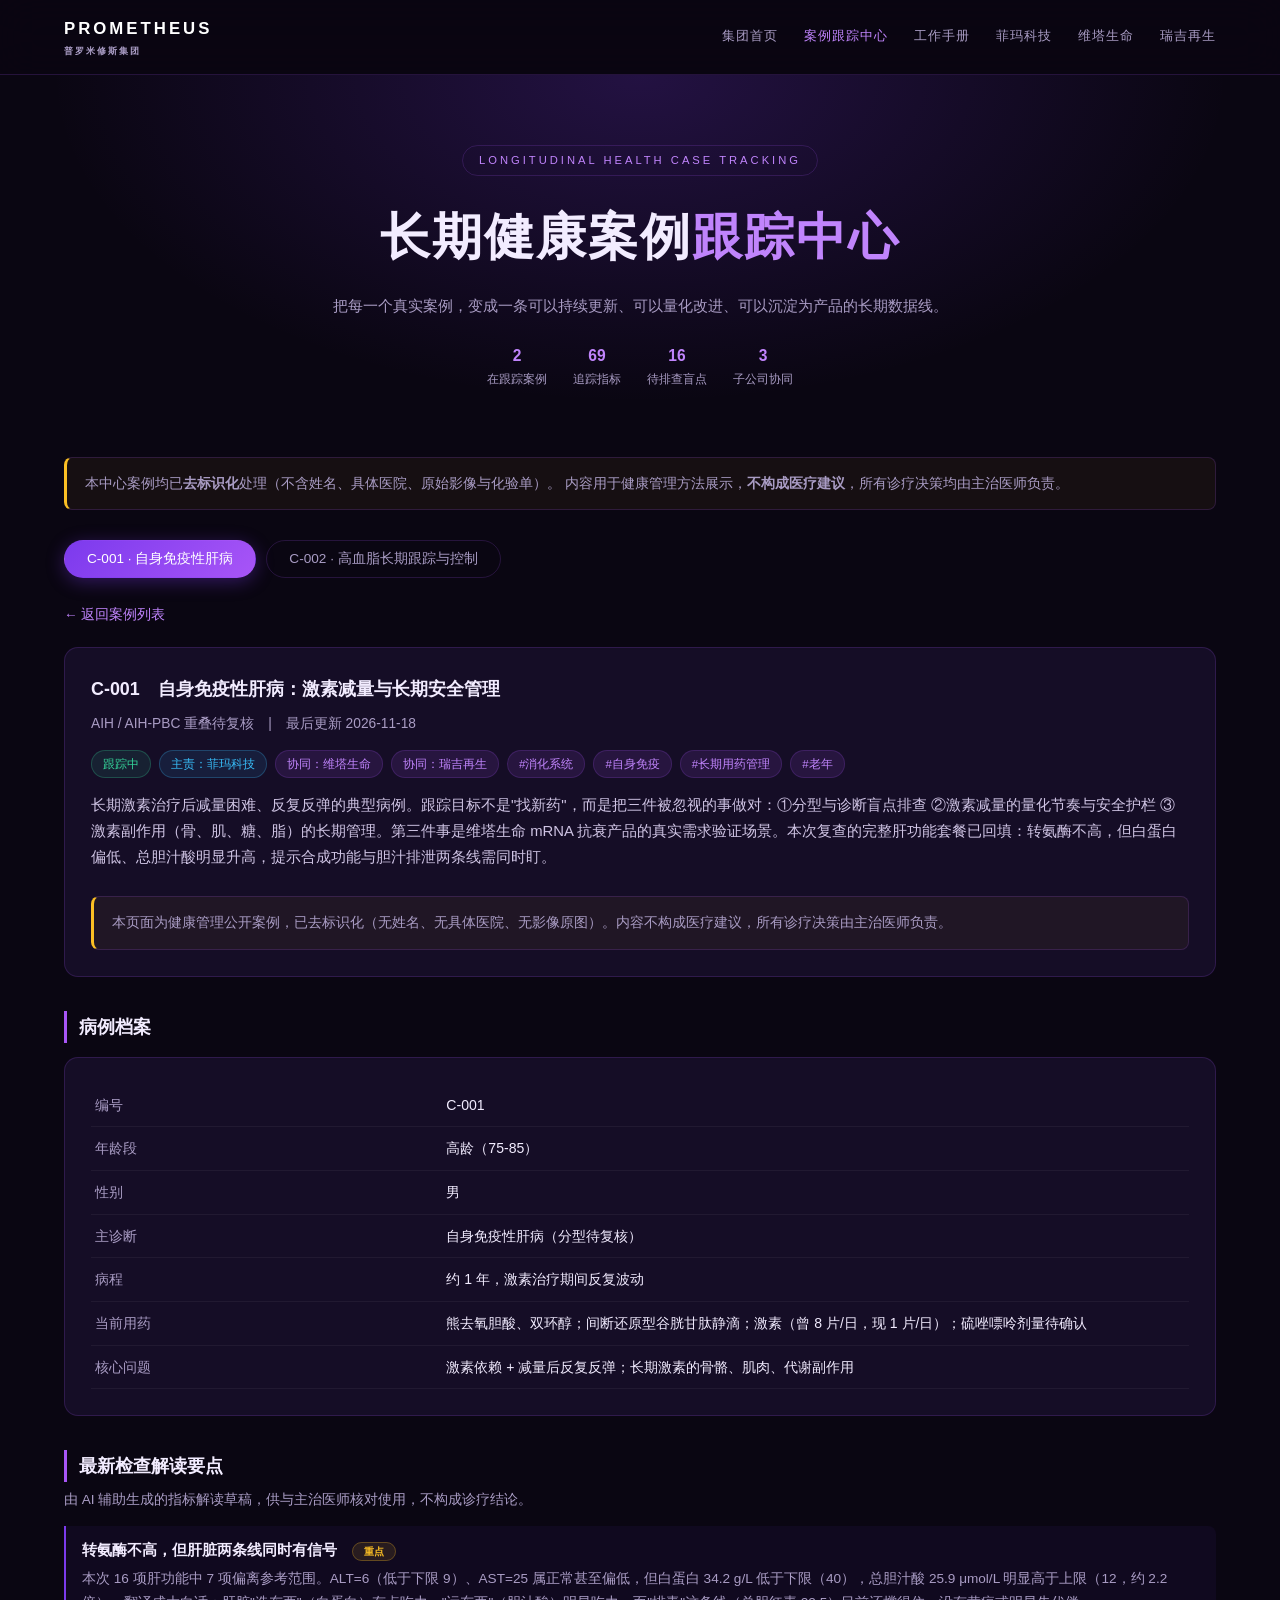
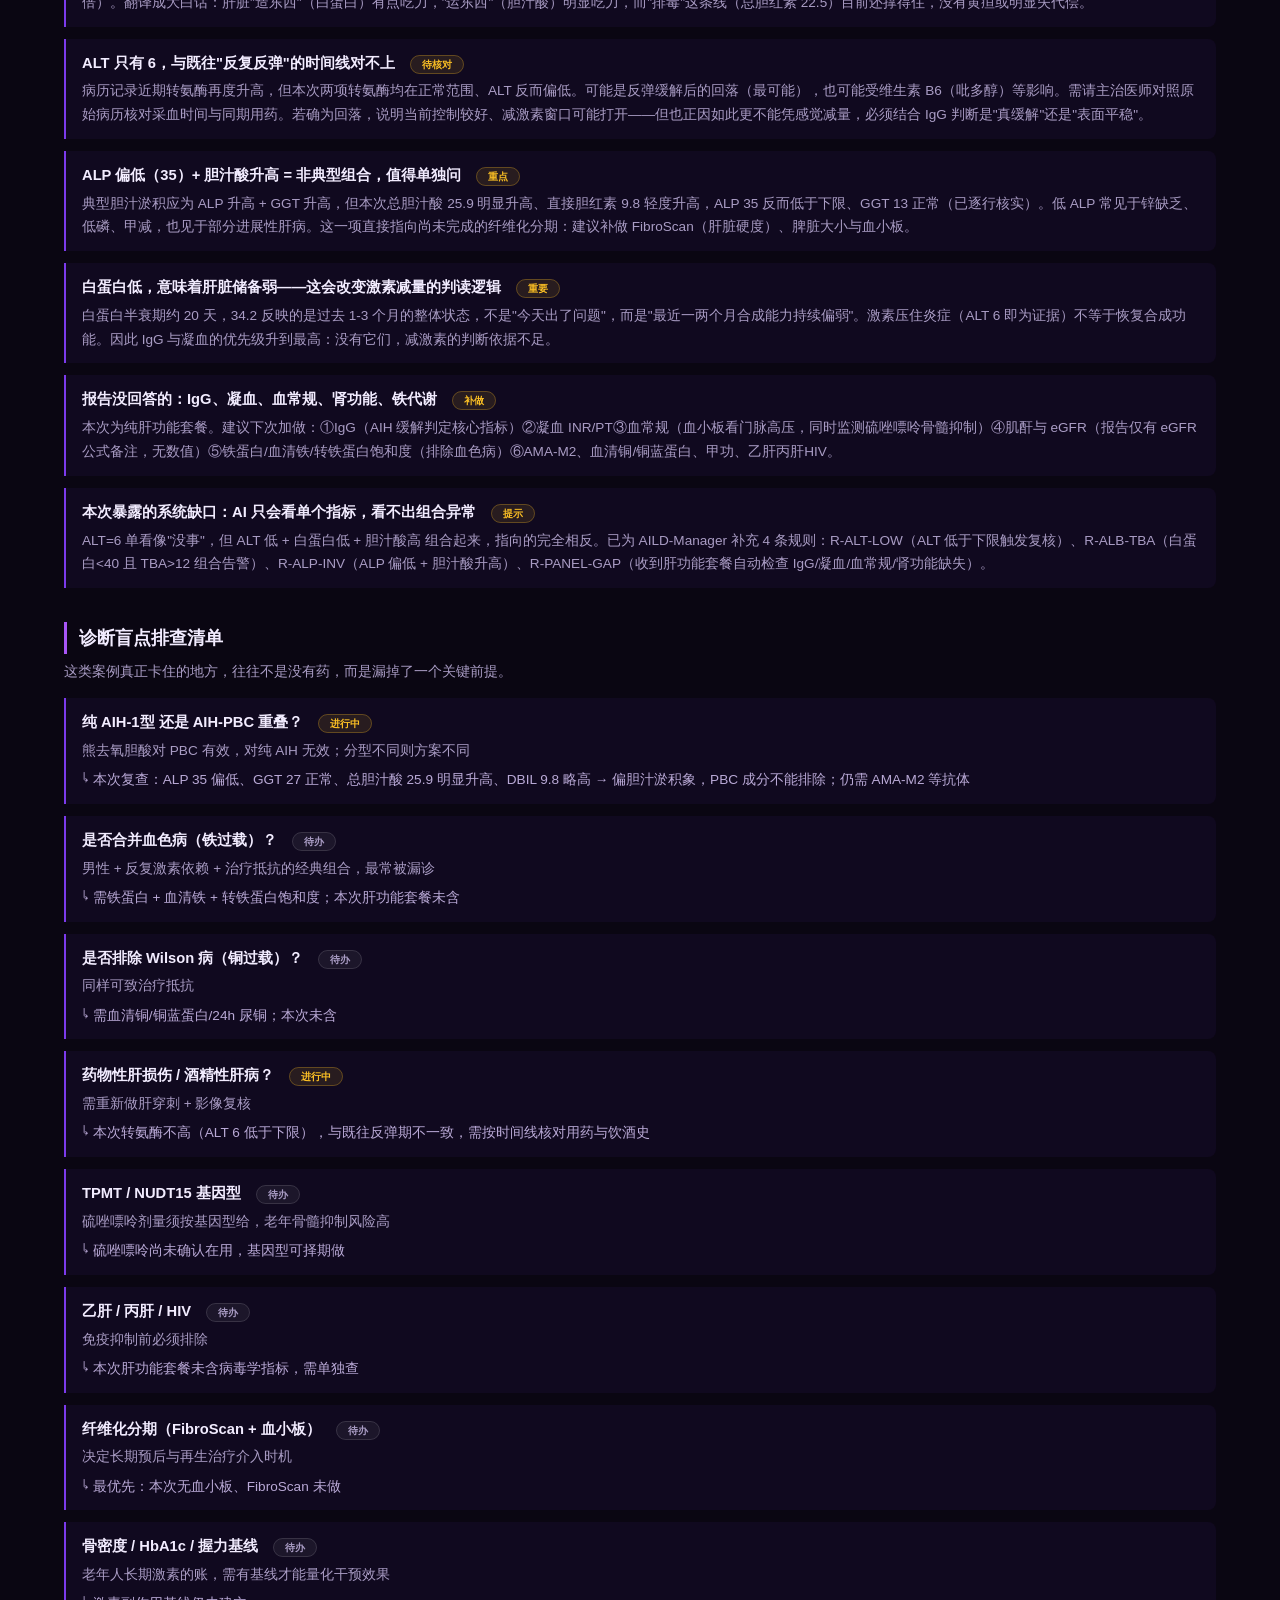
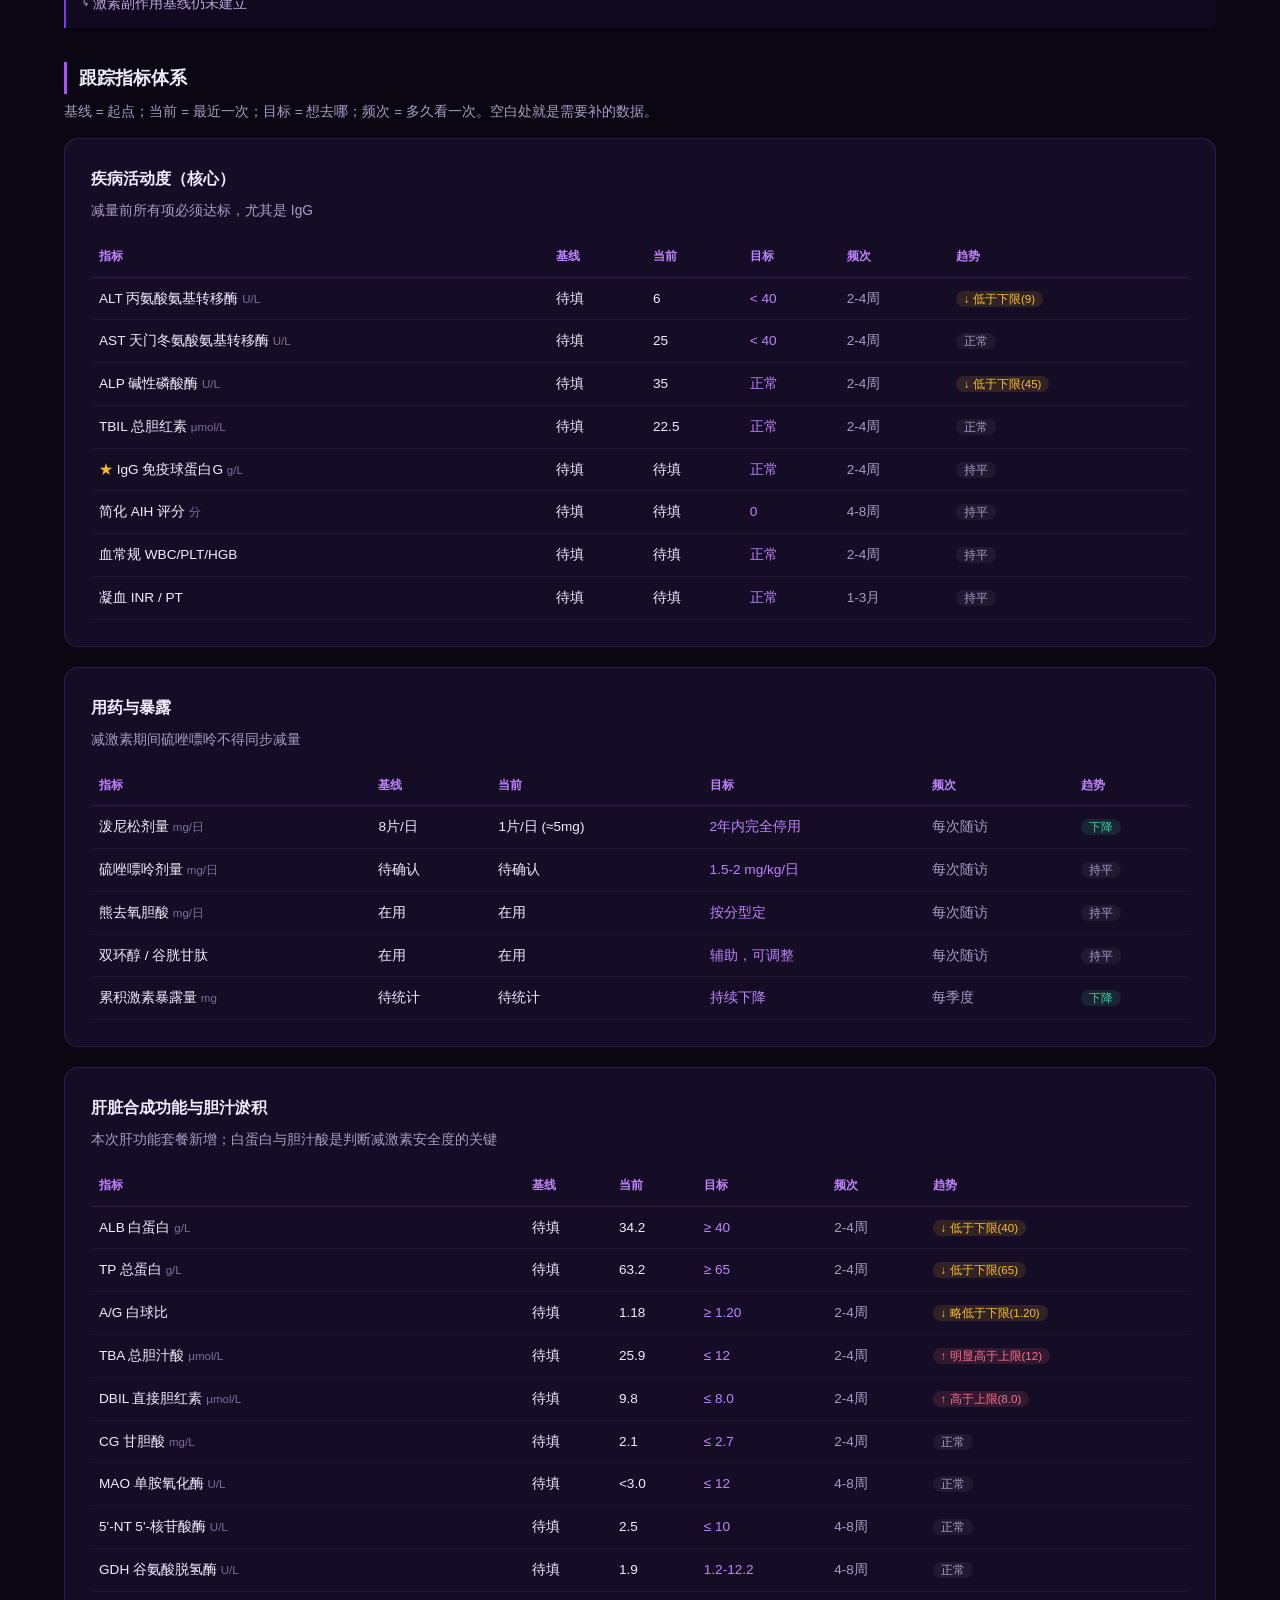
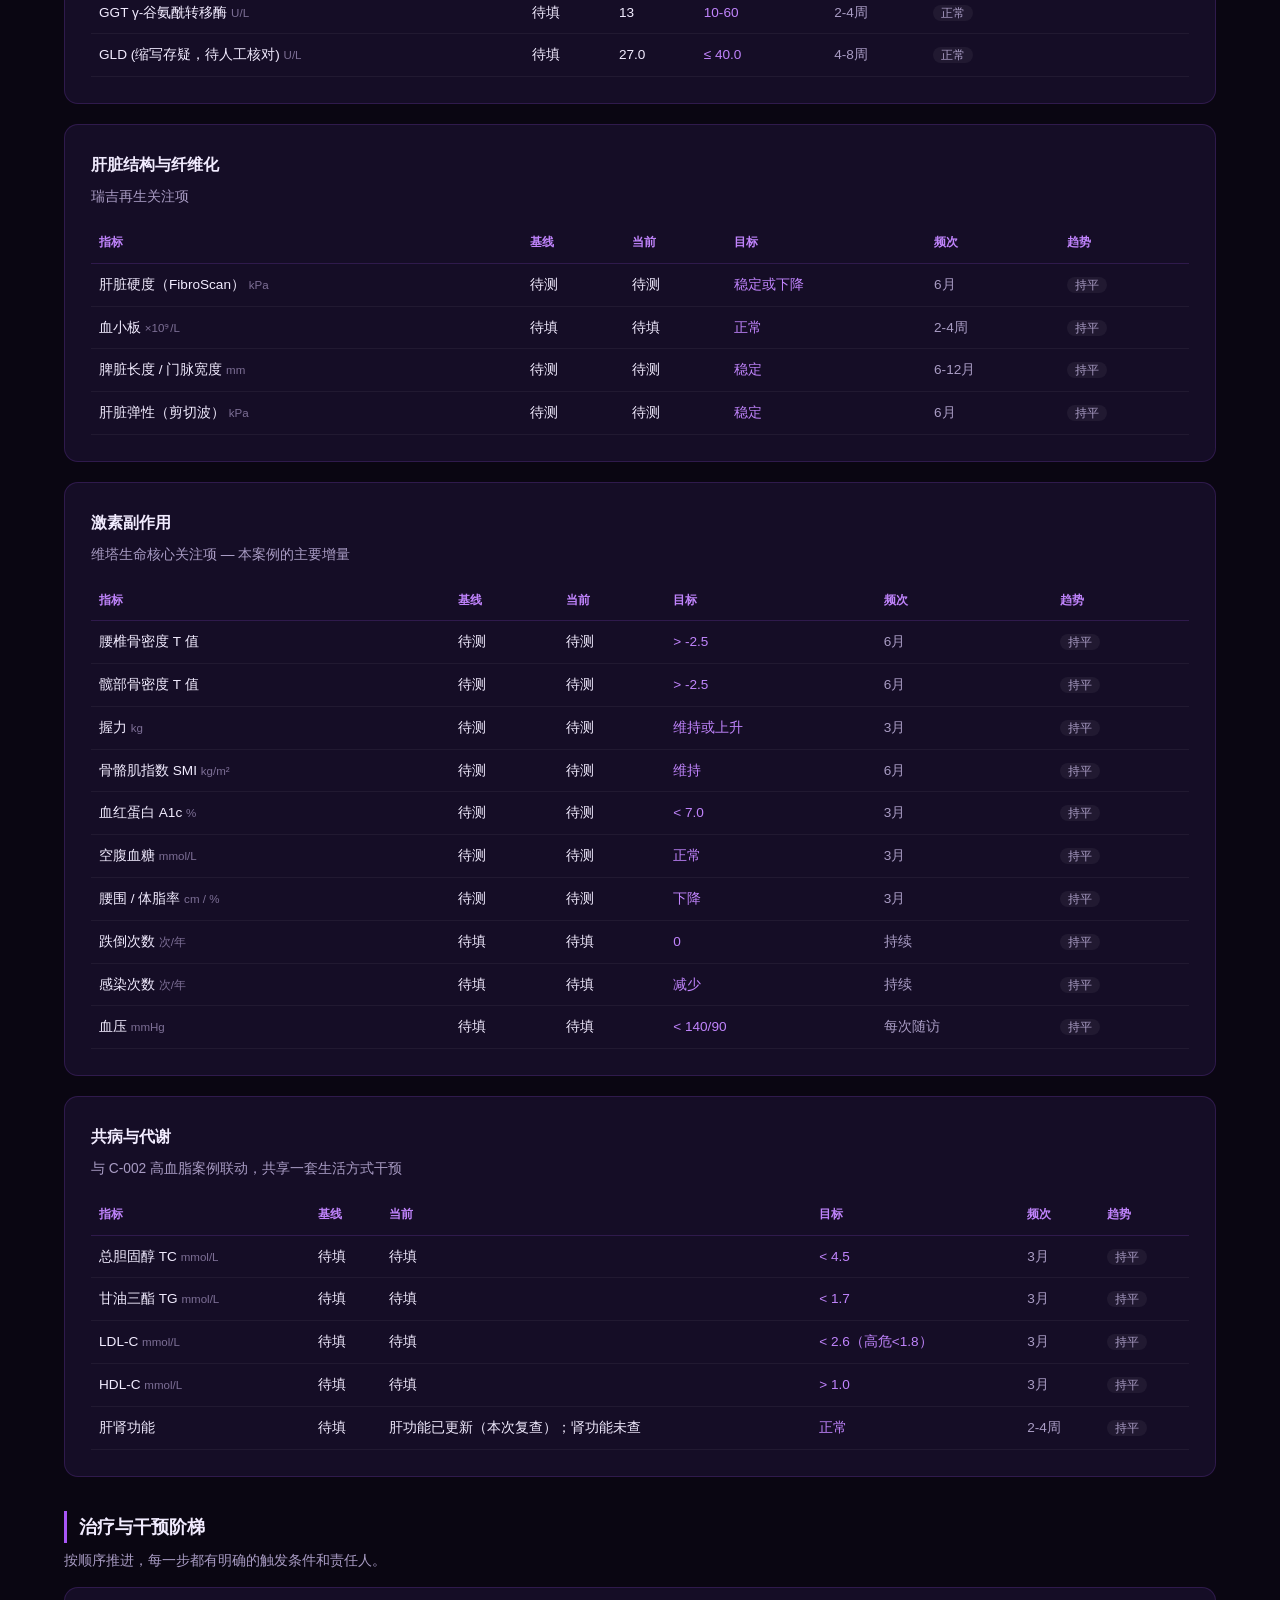
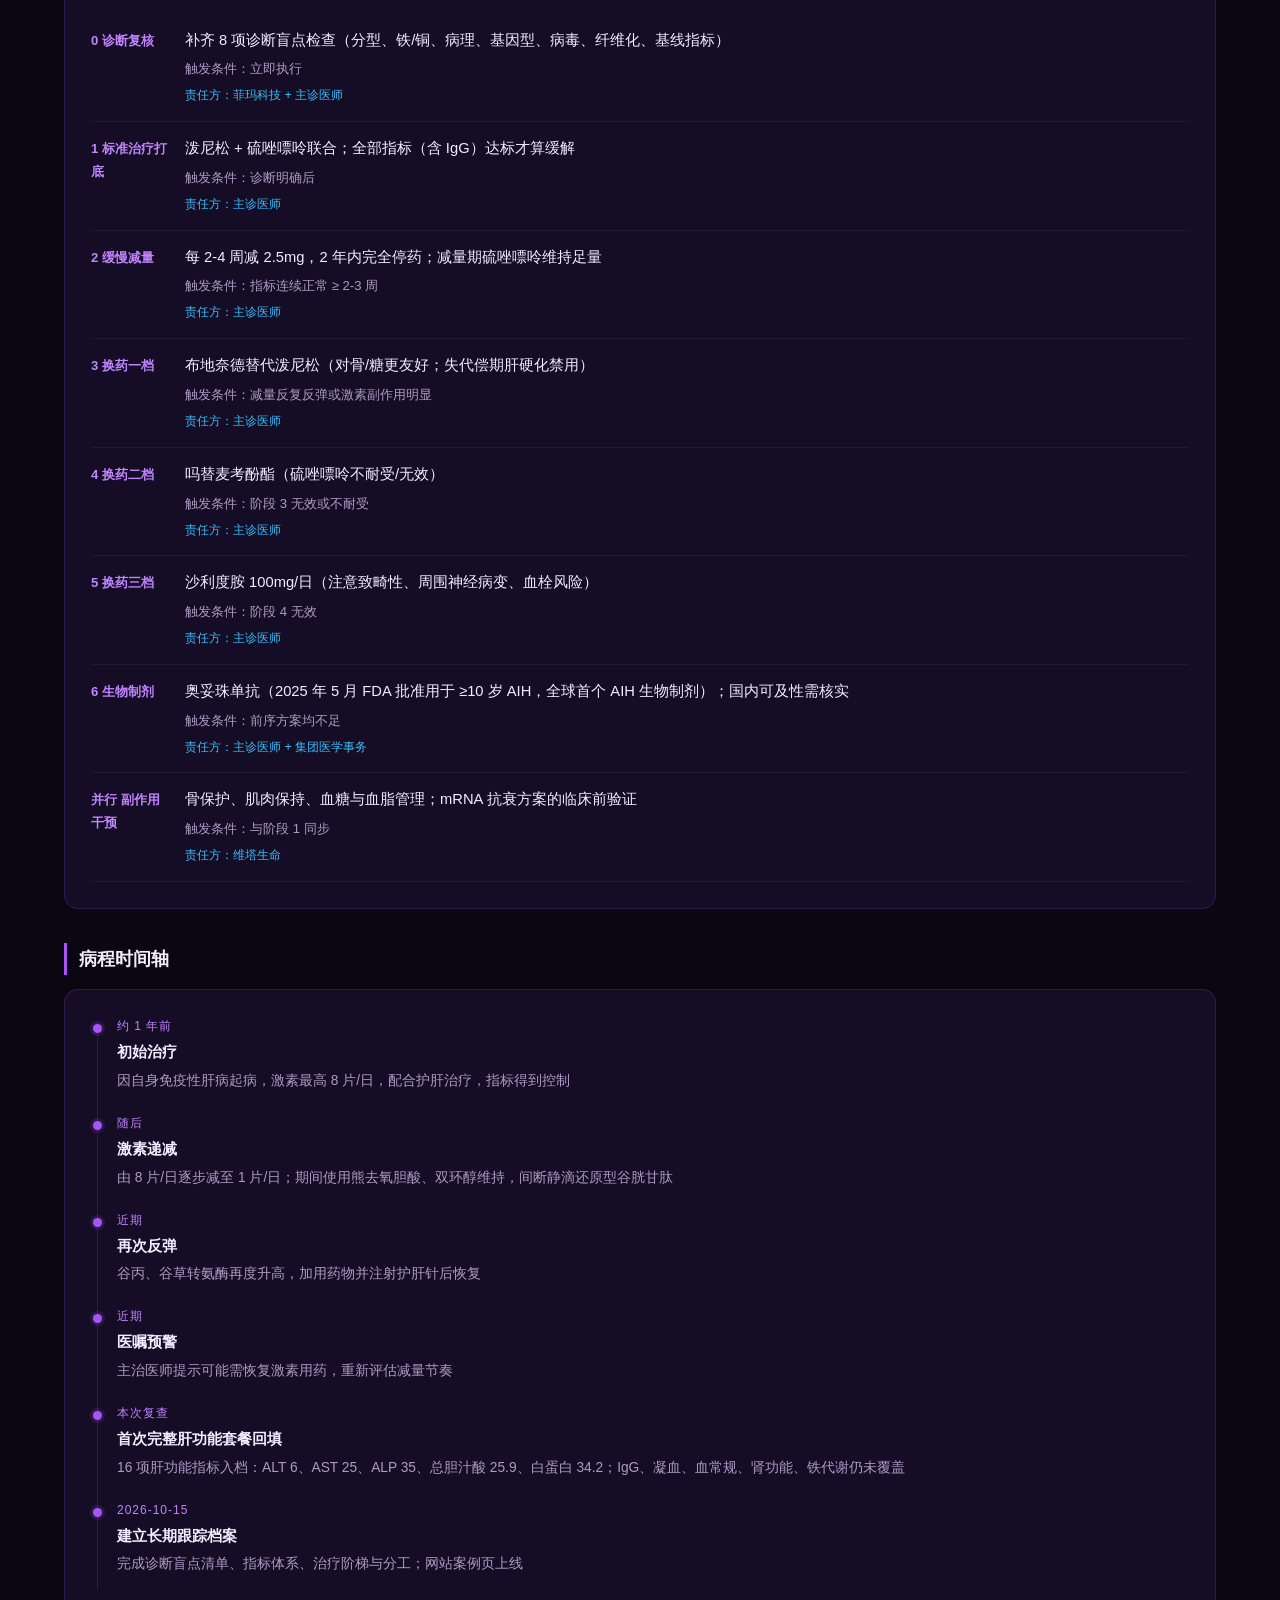
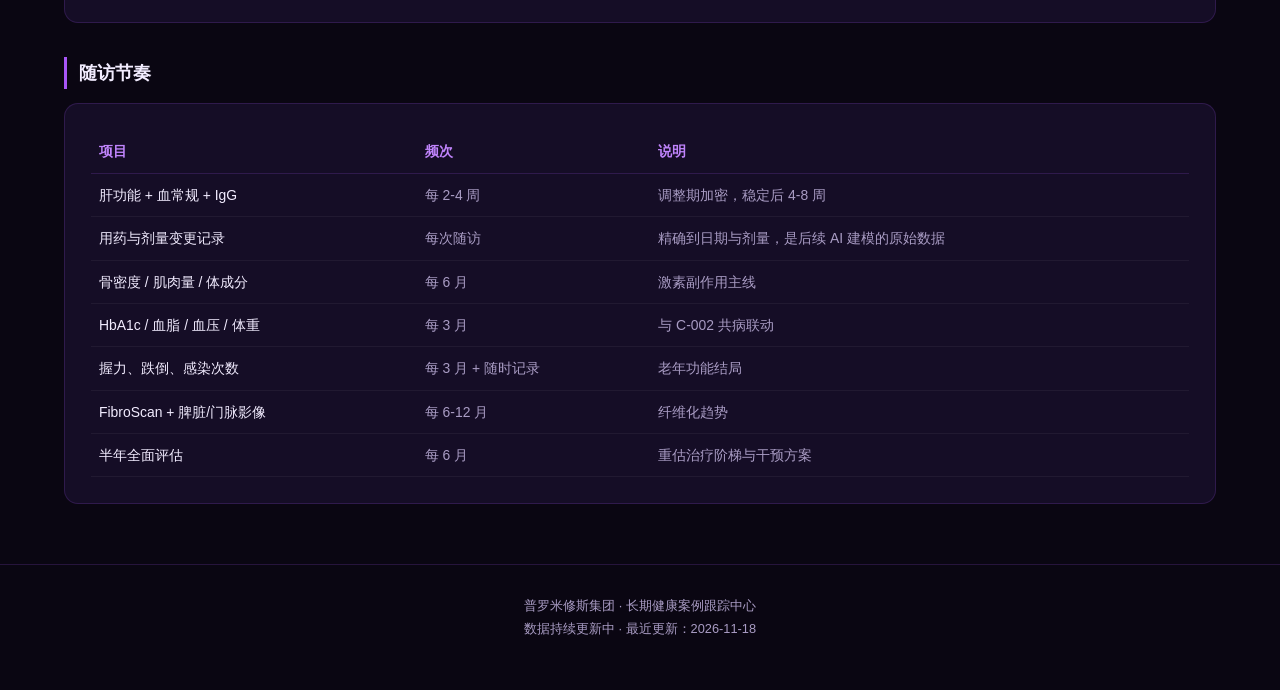
==== cases/index.html @ bc150c8d "Prometheus Group site: main pages, three subsidiaries, longitudinal case tracking center (C-001/C-00" ====
<!DOCTYPE html>
<html lang="zh-CN">
<head>
<meta charset="UTF-8">
<meta name="viewport" content="width=device-width, initial-scale=1.0">
<title>长期健康案例跟踪中心 | 普罗米修斯集团</title>
<link rel="stylesheet" href="style.css">
<link rel="stylesheet" href="style2.css">
<link rel="stylesheet" href="style3.css">
</head>
<body>
<nav>
  <div class="nav-in">
    <div class="logo">PROMETHEUS<span>普罗米修斯集团</span></div>
    <div class="nav-links">
      <a href="../index.html">集团首页</a>
      <a href="#" class="on">案例跟踪中心</a>
      <a href="案例跟踪工作手册.html">工作手册</a>
      <a href="../pharmax/index.html">菲玛科技</a>
      <a href="../vitacore/index.html">维塔生命</a>
      <a href="../regentech/index.html">瑞吉再生</a>
    </div>
  </div>
</nav>

<section class="hero">
  <div class="wrap">
    <span class="tag">LONGITUDINAL HEALTH CASE TRACKING</span>
    <h1>长期健康案例<em>跟踪中心</em></h1>
    <p>把每一个真实案例，变成一条可以持续更新、可以量化改进、可以沉淀为产品的长期数据线。</p>
    <div class="meta">
      <div><b id="m-cases">2</b>在跟踪案例</div>
      <div><b id="m-metrics">0</b>追踪指标</div>
      <div><b id="m-gaps">0</b>待排查盲点</div>
      <div><b>3</b>子公司协同</div>
    </div>
  </div>
</section>

<div class="wrap">
  <div class="note">
    本中心案例均已<strong>去标识化</strong>处理（不含姓名、具体医院、原始影像与化验单）。
    内容用于健康管理方法展示，<strong>不构成医疗建议</strong>，所有诊疗决策均由主治医师负责。
  </div>
  <div class="tabs" id="tabs"></div>
  <div id="view"></div>
</div>

<footer>
  普罗米修斯集团 · 长期健康案例跟踪中心<br>
  数据持续更新中 · 最近更新：<span id="f-date"></span>
</footer>

<script src="data/c001.js"></script>
<script src="data/c002.js"></script>
<script src="app.js"></script>
</body>
</html>
---- cases/style.css ----
:root{
  --p1:#a855f7;--p2:#7c3aed;--p3:#c084fc;--p4:#4c1d95;
  --bg:#0a0612;--bg2:#120a20;--card:#150d26;--line:rgba(168,85,247,.18);
  --tx:#f2ecff;--tx2:#a99cc4;--acc:#38bdf8;--ok:#34d399;--warn:#fbbf24;--bad:#fb7185;
}
*{margin:0;padding:0;box-sizing:border-box}
body{font-family:"Noto Sans SC","Microsoft YaHei",sans-serif;background:var(--bg);color:var(--tx);line-height:1.75}
.wrap{max-width:1200px;margin:0 auto;padding:0 24px}

/* nav */
nav{position:sticky;top:0;z-index:100;background:rgba(10,6,18,.9);backdrop-filter:blur(20px);border-bottom:1px solid var(--line)}
.nav-in{max-width:1200px;margin:0 auto;padding:14px 24px;display:flex;justify-content:space-between;align-items:center}
.logo{font-size:1.05em;font-weight:700;letter-spacing:3px;color:#fff}
.logo span{font-size:.55em;color:var(--tx2);letter-spacing:2px;display:block}
.nav-links{display:flex;gap:26px;flex-wrap:wrap}
.nav-links a{color:var(--tx2);text-decoration:none;font-size:.82em;letter-spacing:1px}
.nav-links a:hover,.nav-links a.on{color:var(--p3)}

/* hero */
.hero{padding:70px 0 40px;text-align:center;
  background:radial-gradient(ellipse at 50% 0%,rgba(124,58,237,.22),transparent 65%)}
.hero .tag{display:inline-block;padding:5px 16px;border:1px solid var(--line);border-radius:30px;font-size:.7em;letter-spacing:3px;color:var(--p3)}
.hero h1{font-size:clamp(1.9em,4.5vw,3.1em);font-weight:700;margin:18px 0 12px;letter-spacing:2px}
.hero h1 em{font-style:normal;color:var(--p3)}
.hero p{color:var(--tx2);max-width:760px;margin:0 auto;font-size:.95em}
.hero .meta{margin-top:22px;display:flex;gap:26px;justify-content:center;flex-wrap:wrap;font-size:.78em;color:var(--tx2)}
.hero .meta b{color:var(--p3);font-size:1.25em;display:block;font-weight:700}

/* disclaimer */
.note{border:1px solid var(--line);border-left:3px solid var(--warn);background:rgba(251,191,36,.05);
  padding:14px 18px;border-radius:8px;color:var(--tx2);font-size:.85em;margin:26px 0}

/* tabs */
.tabs{display:flex;gap:10px;margin:30px 0 22px;flex-wrap:wrap}
.tab{padding:9px 22px;border:1px solid var(--line);border-radius:30px;background:transparent;color:var(--tx2);
  cursor:pointer;font-size:.85em;font-family:inherit;transition:.25s}
.tab:hover{border-color:var(--p2);color:var(--tx)}
.tab.on{background:linear-gradient(135deg,var(--p2),var(--p1));color:#fff;border-color:transparent;box-shadow:0 4px 18px rgba(124,58,237,.35)}
---- cases/style2.css ----
/* cards */
.card{background:var(--card);border:1px solid var(--line);border-radius:14px;padding:26px;margin-bottom:20px}
.card h3{font-size:1.12em;margin-bottom:6px}
.card .sub{color:var(--tx2);font-size:.86em;margin-bottom:14px}
.chips{display:flex;gap:8px;flex-wrap:wrap;margin-bottom:14px}
.chip{font-size:.72em;padding:3px 11px;border-radius:20px;background:rgba(168,85,247,.12);
  border:1px solid var(--line);color:var(--p3)}
.chip.own{background:rgba(56,189,248,.1);border-color:rgba(56,189,248,.25);color:var(--acc)}
.chip.st{background:rgba(52,211,153,.1);border-color:rgba(52,211,153,.25);color:var(--ok)}

.grid2{display:grid;grid-template-columns:1fr 1fr;gap:20px}
@media(max-width:820px){.grid2{grid-template-columns:1fr}}

/* profile table */
.ptable{width:100%;border-collapse:collapse;font-size:.88em}
.ptable td{padding:9px 4px;border-bottom:1px solid rgba(255,255,255,.05);vertical-align:top}
.ptable td:first-child{color:var(--tx2);width:32%;white-space:nowrap}

/* gaps */
.gap{border-left:2px solid var(--p2);padding:12px 16px;margin-bottom:12px;background:rgba(124,58,237,.06);border-radius:0 8px 8px 0}
.gap .it{font-weight:600;font-size:.92em}
.gap .wy{color:var(--tx2);font-size:.85em;margin-top:3px}

/* metric table */
.mtable{width:100%;border-collapse:collapse;font-size:.85em;margin-top:10px}
.mtable th{text-align:left;color:var(--p3);font-weight:600;padding:9px 8px;border-bottom:1px solid var(--line);font-size:.9em;white-space:nowrap}
.mtable td{padding:9px 8px;border-bottom:1px solid rgba(255,255,255,.05)}
.mtable tr:hover td{background:rgba(168,85,247,.05)}
.star{color:var(--warn)}
.trend{font-size:.85em;padding:2px 8px;border-radius:20px}
.trend.up{color:var(--bad);background:rgba(251,113,133,.12)}
.trend.down{color:var(--ok);background:rgba(52,211,153,.12)}
.trend.flat{color:var(--tx2);background:rgba(255,255,255,.05)}
---- cases/style3.css ----
/* pathway */
.stage{display:flex;gap:16px;padding:14px 0;border-bottom:1px solid rgba(255,255,255,.05)}
.stage .num{flex:0 0 78px;font-size:.82em;color:var(--p3);font-weight:600;padding-top:2px}
.stage .body{flex:1}
.stage .pl{font-size:.92em;margin-bottom:5px}
.stage .tr{font-size:.82em;color:var(--tx2)}
.stage .ow{font-size:.78em;color:var(--acc);margin-top:4px}

/* timeline */
.tl{position:relative;padding-left:26px}
.tl::before{content:'';position:absolute;left:6px;top:6px;bottom:6px;width:1px;background:var(--line)}
.tl-item{position:relative;padding:0 0 20px}
.tl-item::before{content:'';position:absolute;left:-24px;top:8px;width:9px;height:9px;border-radius:50%;
  background:var(--p1);box-shadow:0 0 0 3px rgba(168,85,247,.15)}
.tl-date{font-size:.75em;color:var(--p3);letter-spacing:1px}
.tl-title{font-weight:600;font-size:.95em;margin:2px 0 3px}
.tl-detail{font-size:.86em;color:var(--tx2)}

/* followup */
.fu{width:100%;border-collapse:collapse;font-size:.87em}
.fu th{text-align:left;color:var(--p3);padding:9px 8px;border-bottom:1px solid var(--line)}
.fu td{padding:9px 8px;border-bottom:1px solid rgba(255,255,255,.05);color:var(--tx2)}
.fu td:first-child{color:var(--tx)}

/* ai role */
.ai{display:grid;grid-template-columns:repeat(auto-fit,minmax(240px,1fr));gap:14px}
.ai-i{background:rgba(56,189,248,.05);border:1px solid rgba(56,189,248,.18);border-radius:10px;padding:15px}
.ai-i .h{font-size:.9em;font-weight:600;color:var(--acc);margin-bottom:5px}
.ai-i .d{font-size:.84em;color:var(--tx2)}

h2.sec{font-size:1.15em;margin:34px 0 14px;padding-left:12px;border-left:3px solid var(--p1)}
.sec-t{color:var(--tx2);font-size:.85em;margin:-8px 0 14px}
/* trend variants for lab values (low is not "good") */
.trend.low{color:var(--warn);background:rgba(251,191,36,.12)}

/* gap / finding status chips */
.chip.st-ok{background:rgba(52,211,153,.1);border-color:rgba(52,211,153,.25);color:var(--ok)}
.chip.st-doing{background:rgba(251,191,36,.1);border-color:rgba(251,191,36,.28);color:var(--warn)}
.chip.st-todo{background:rgba(255,255,255,.05);border-color:rgba(255,255,255,.12);color:var(--tx2)}

/* findings block */
.gap .wy strong{color:var(--tx)}

footer{margin-top:60px;padding:30px 0 50px;border-top:1px solid var(--line);text-align:center;color:var(--tx2);font-size:.8em}
.back{display:inline-block;margin-bottom:20px;color:var(--p3);text-decoration:none;font-size:.85em}
.back:hover{color:var(--p1)}
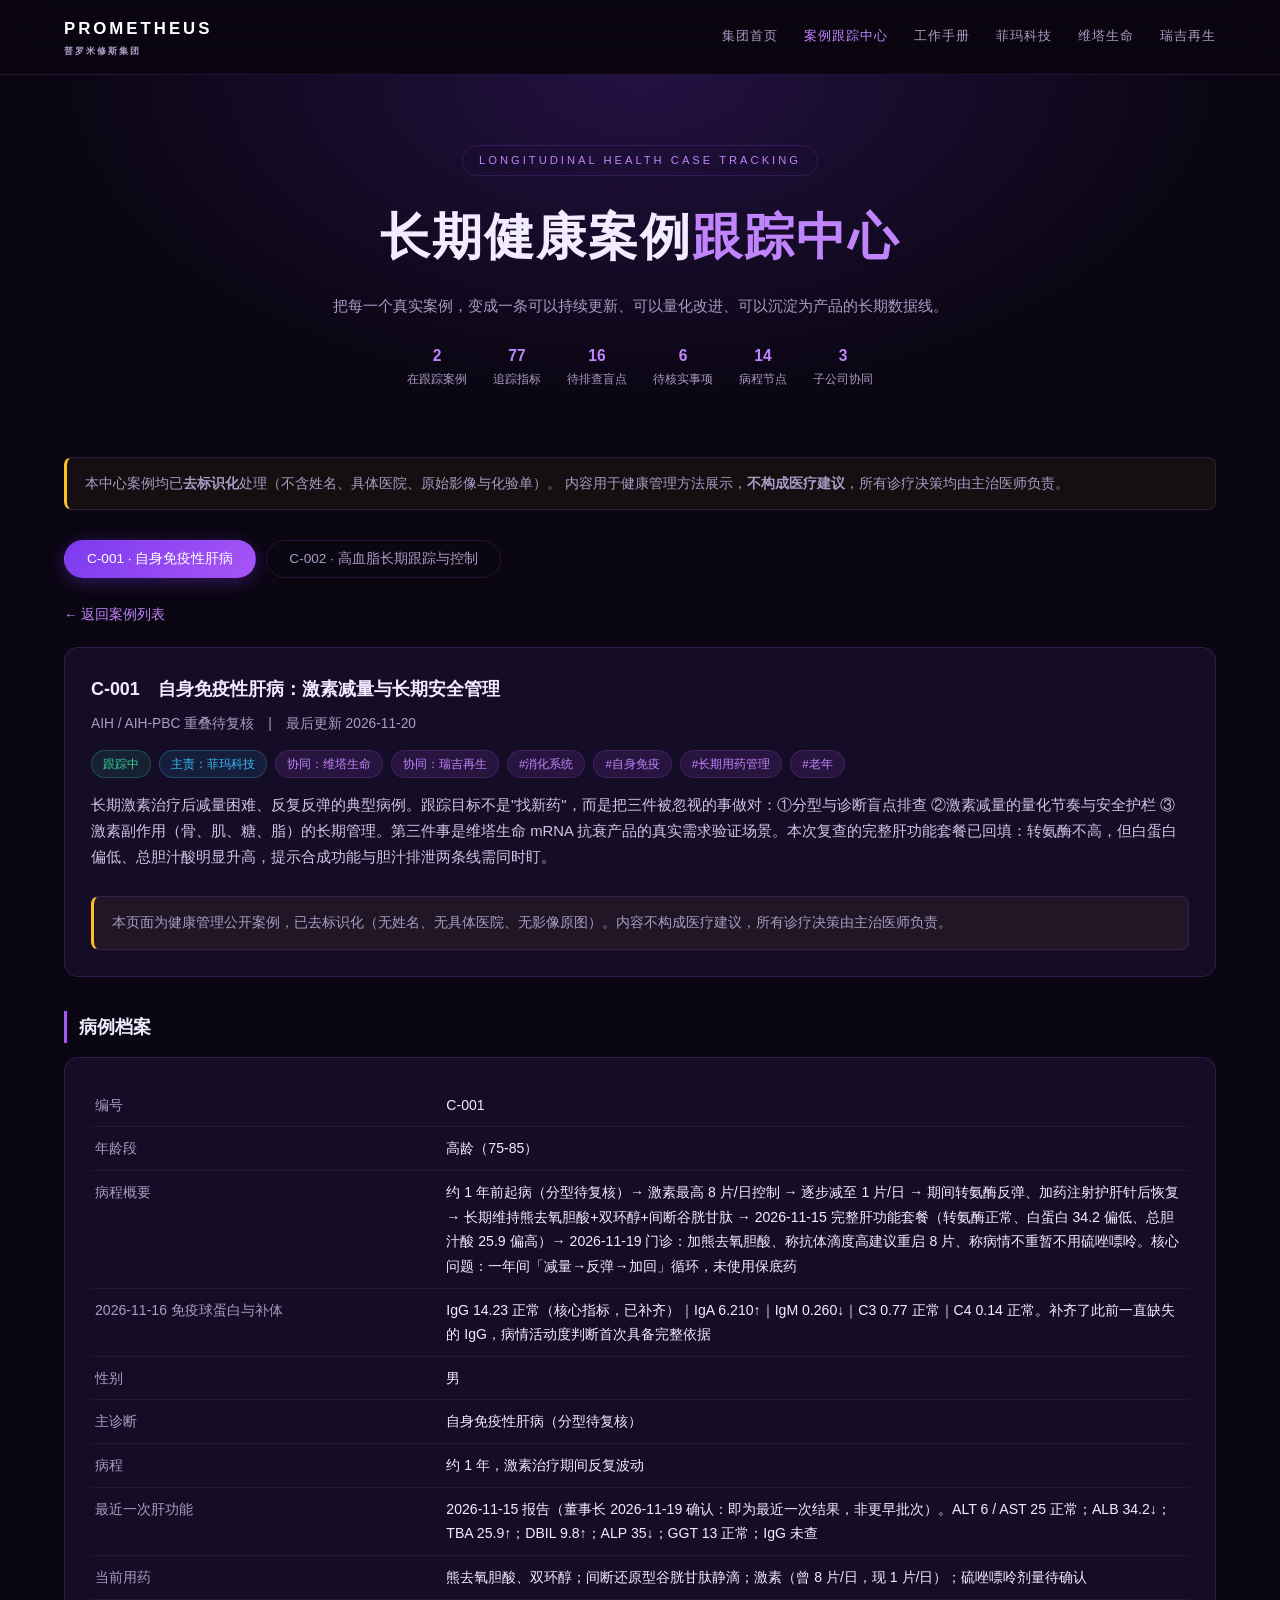
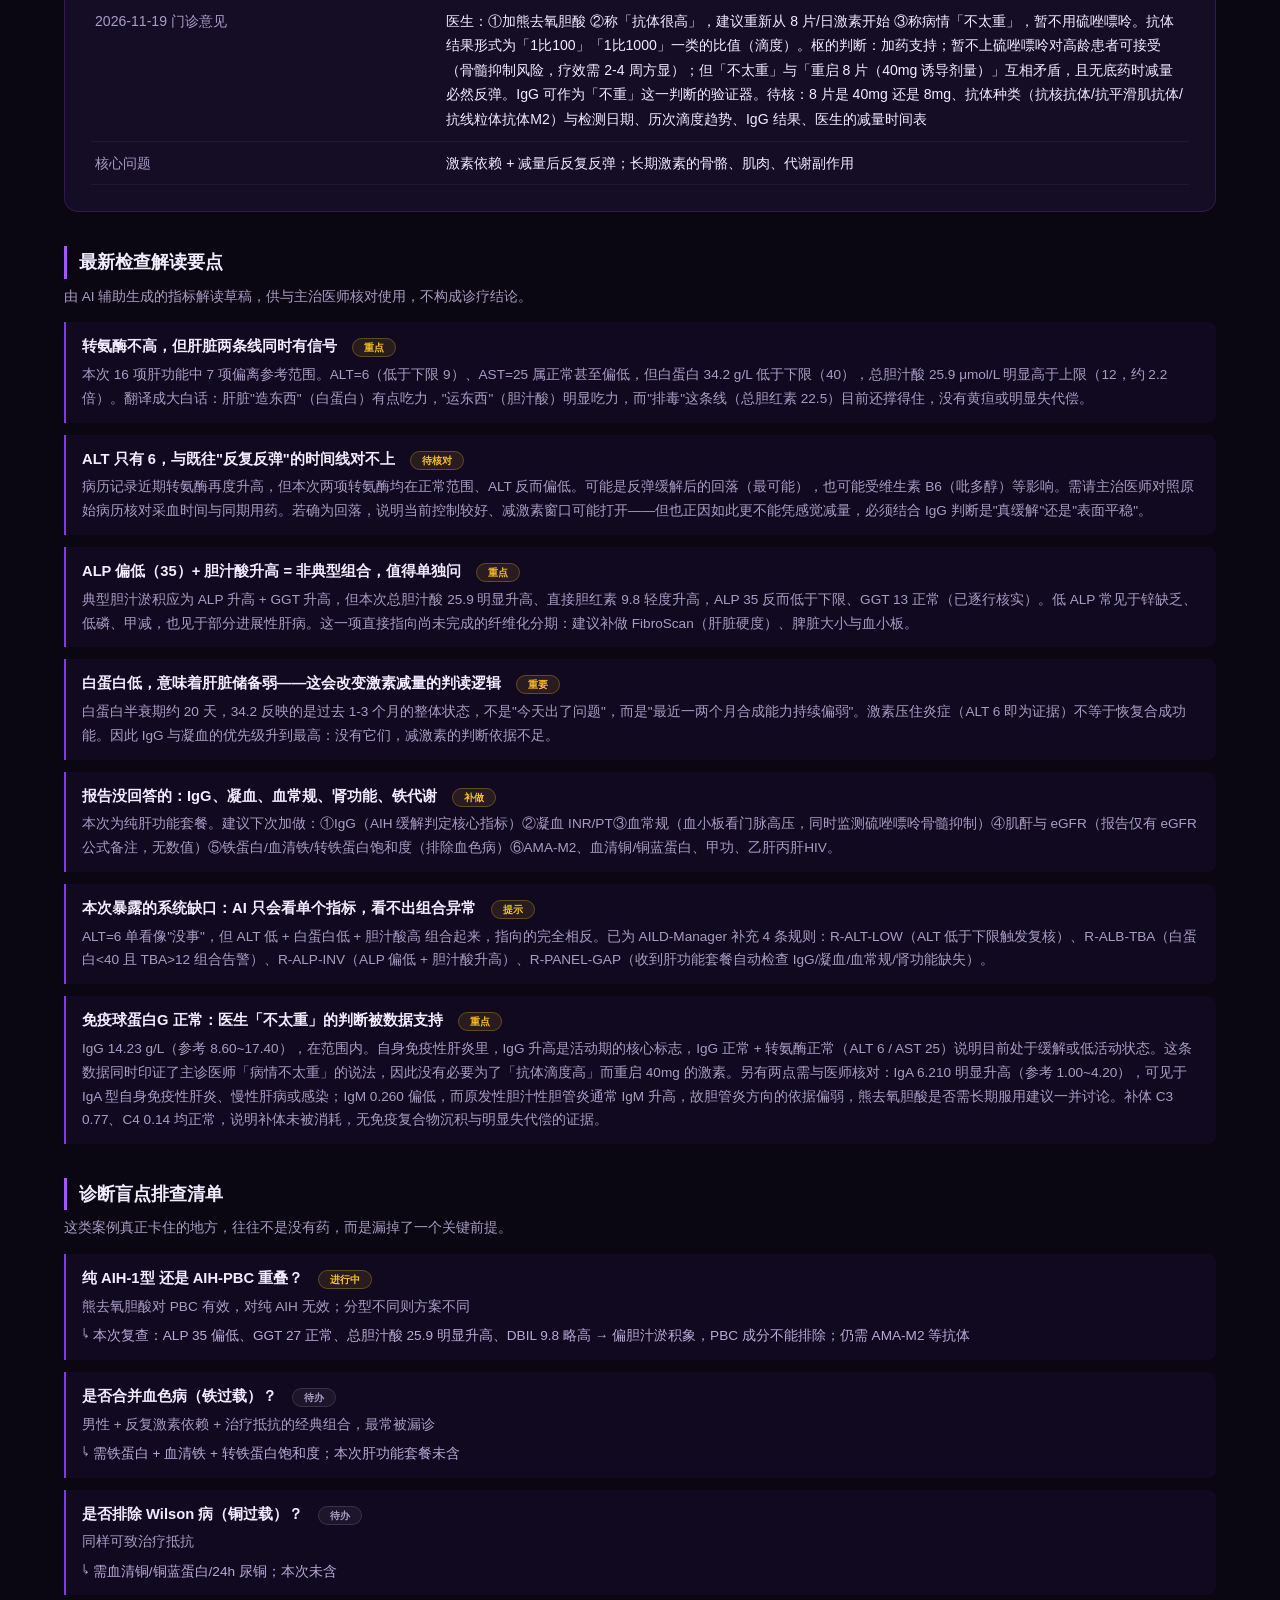
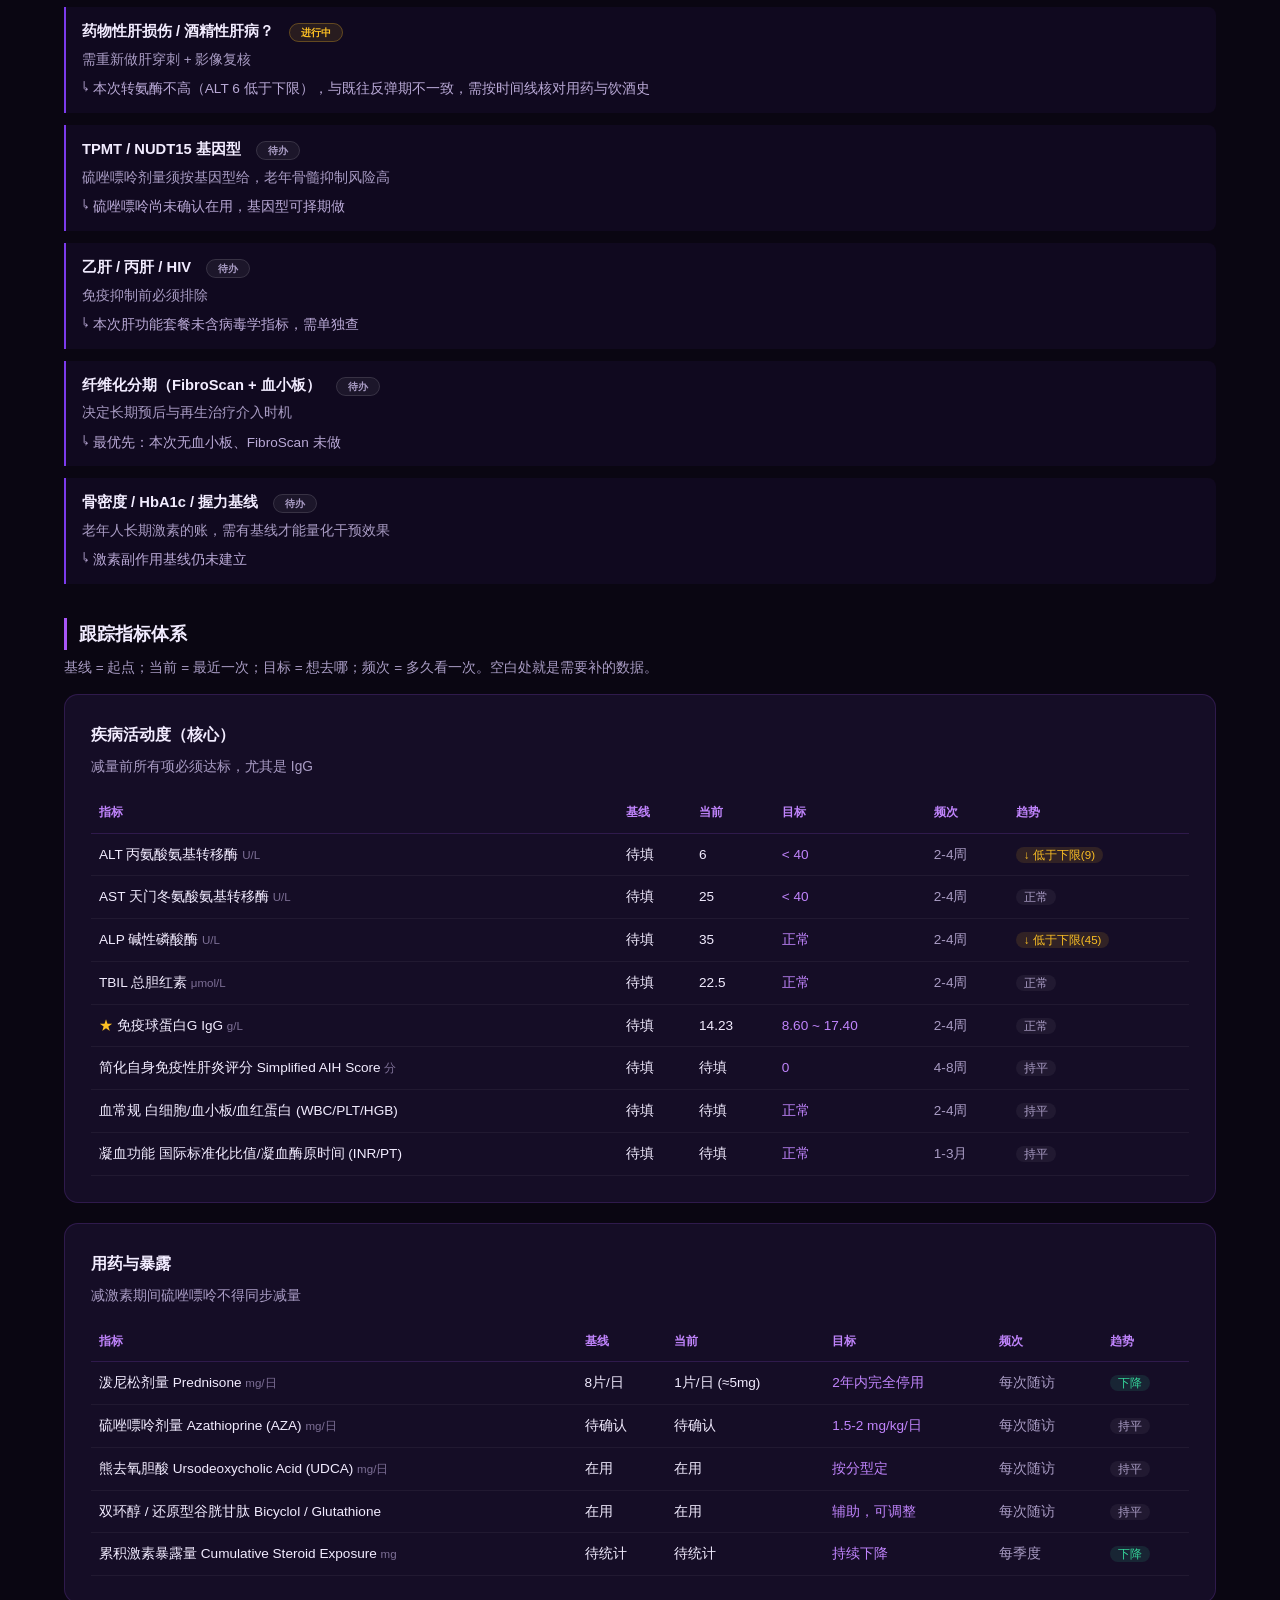
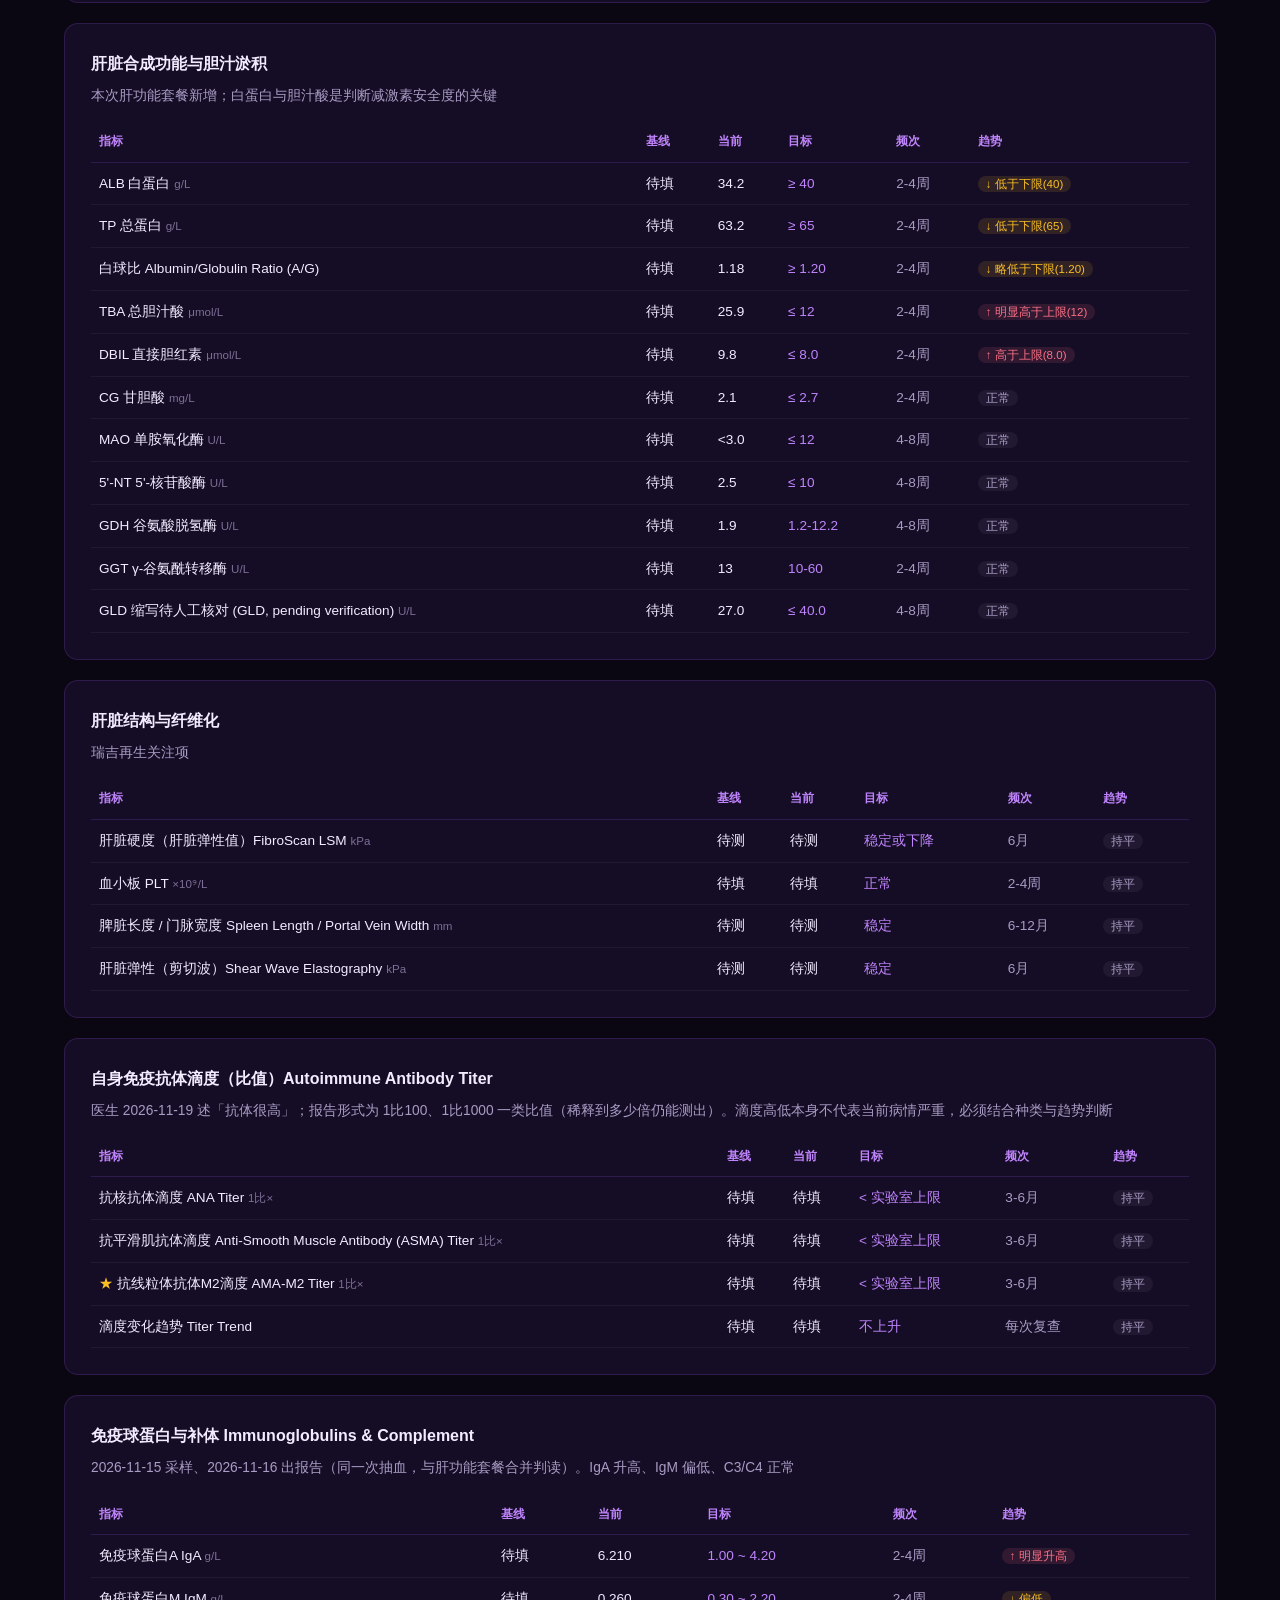
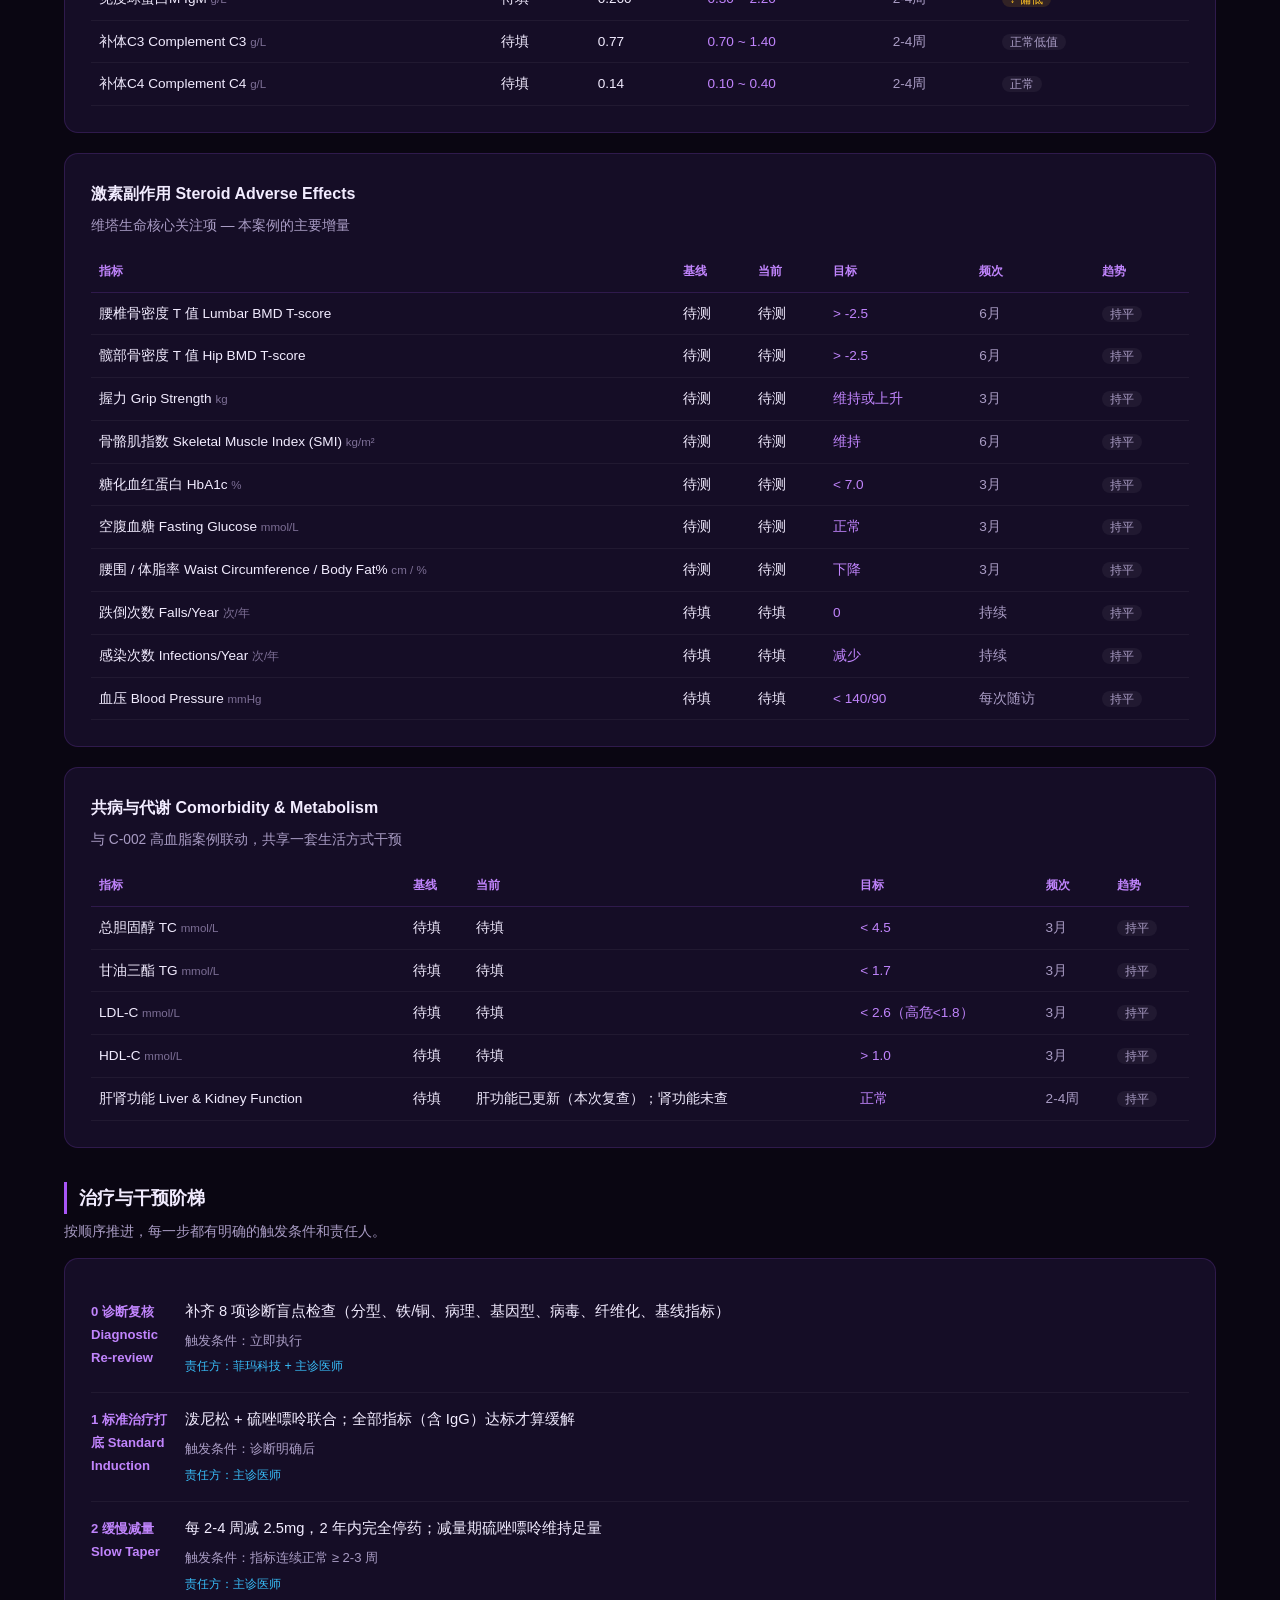
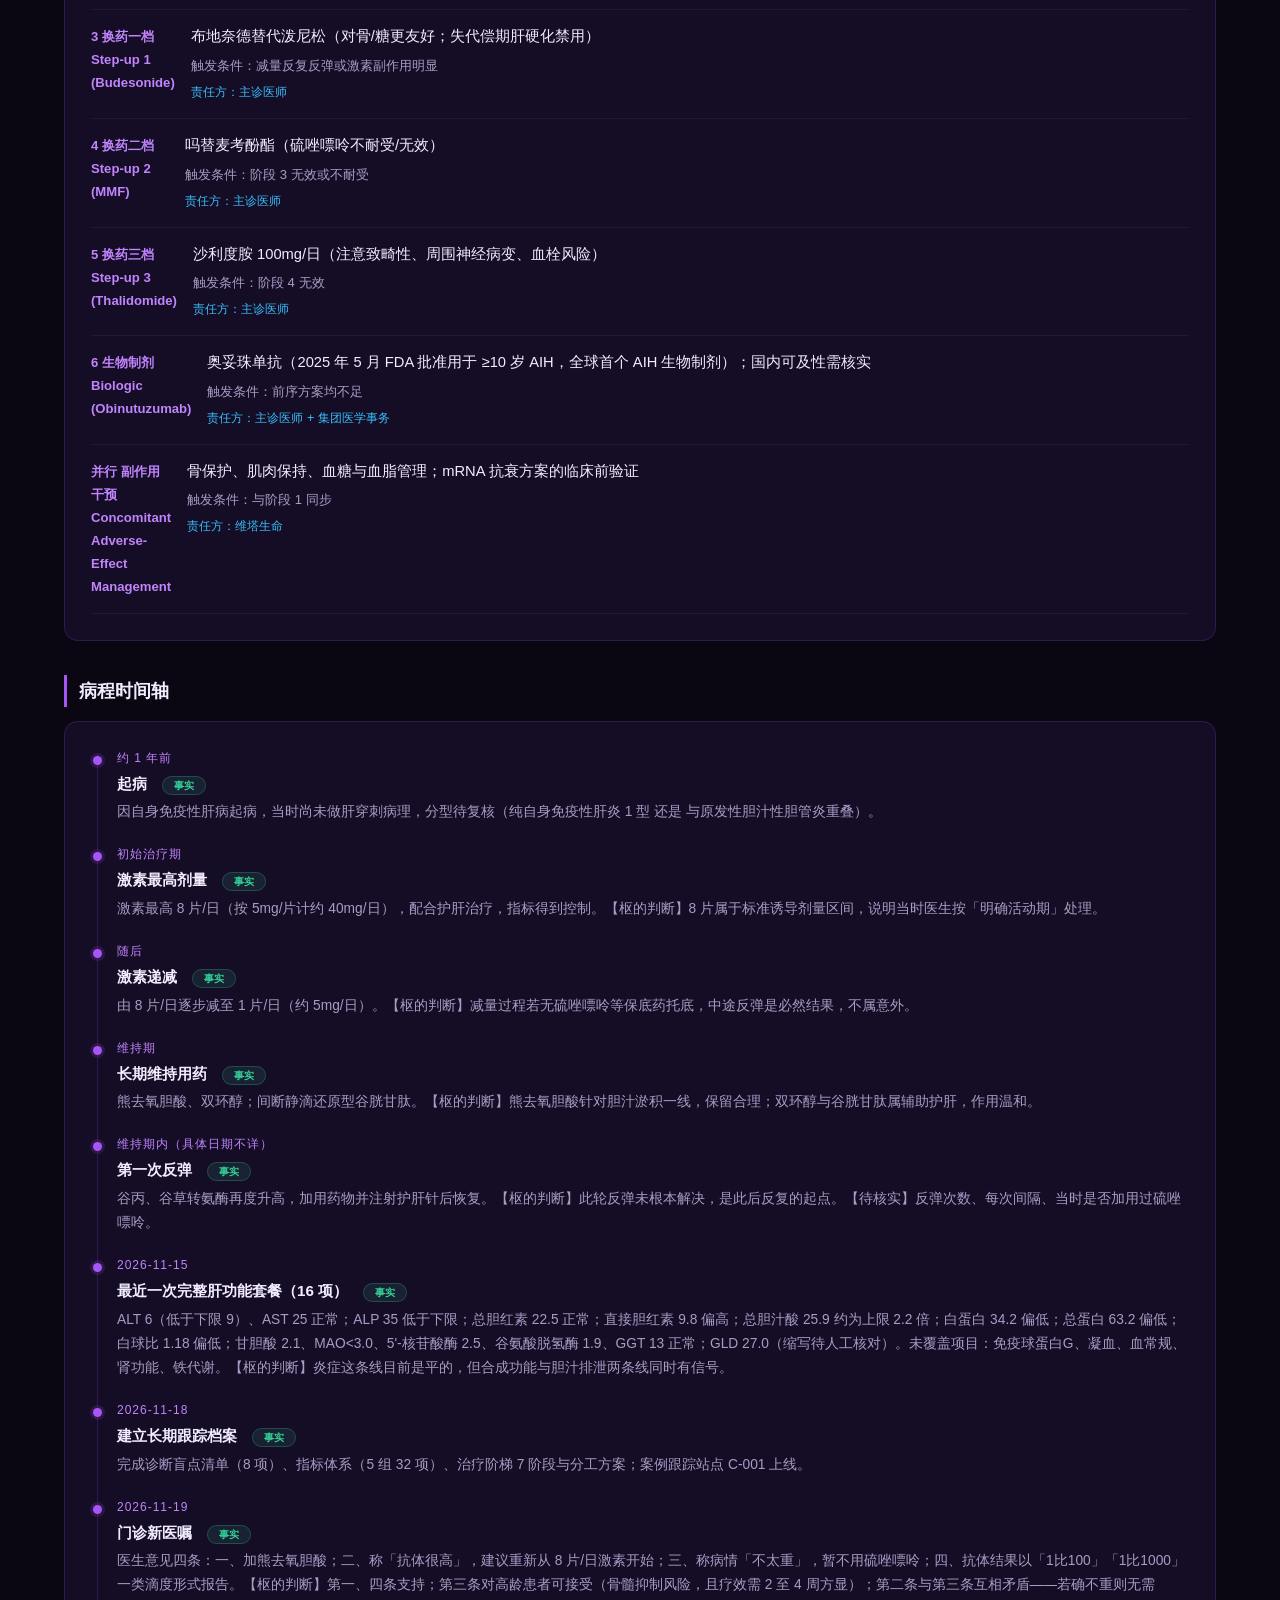
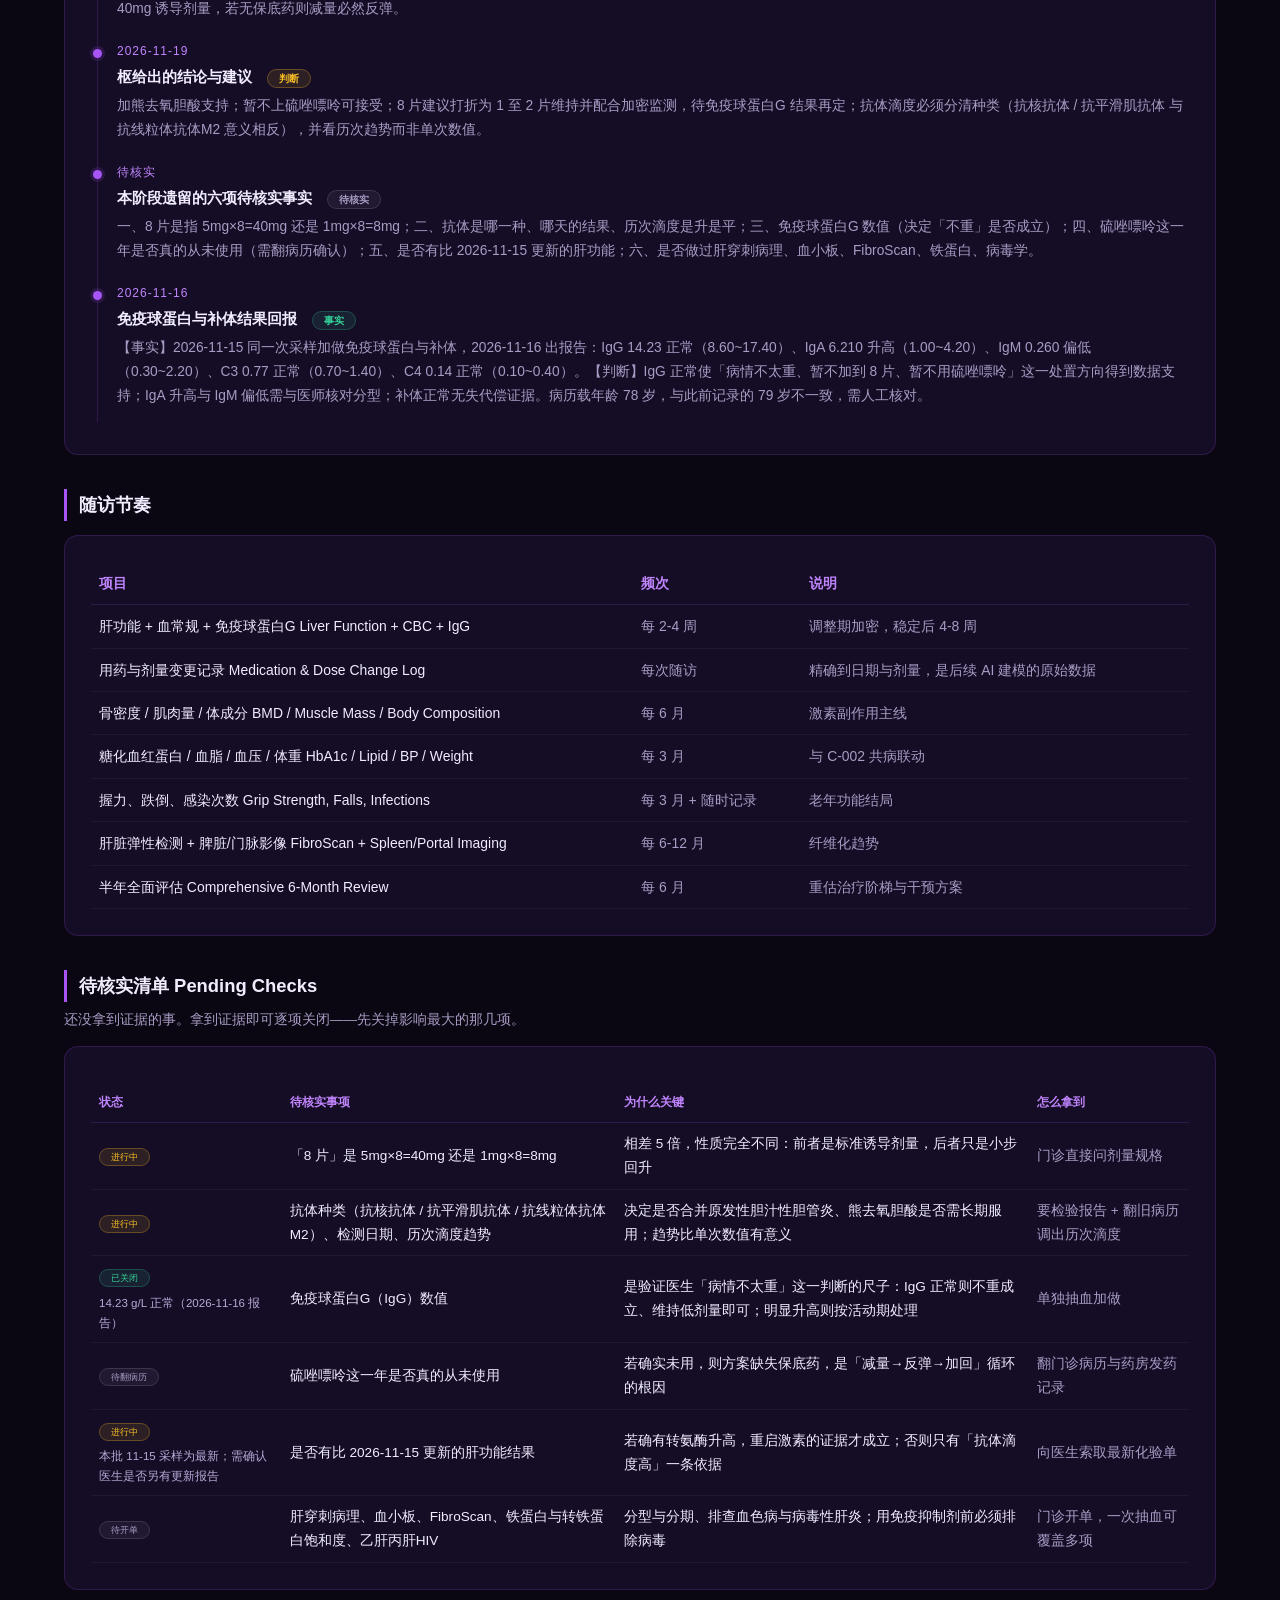
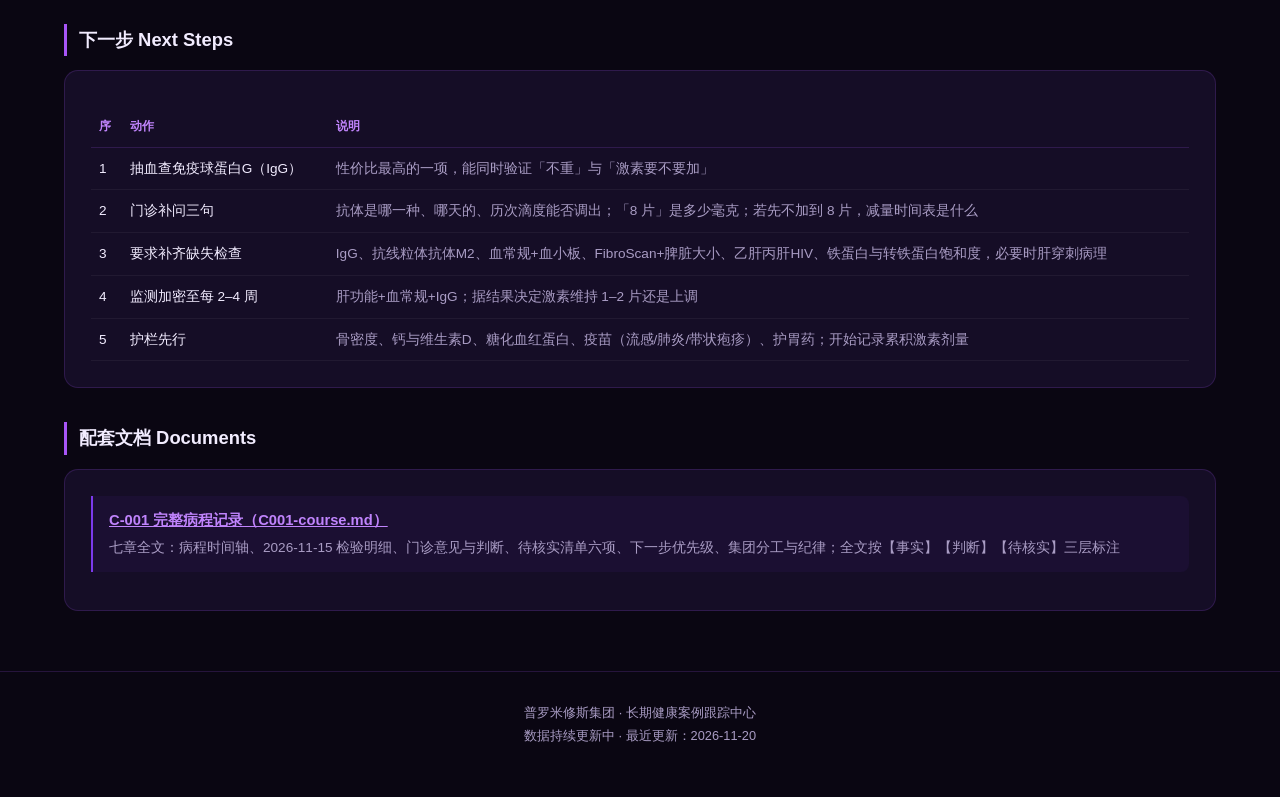
==== commit a44eee4f: "Case center: IgG 14.23 results (2026-11-16), timeline 11 nodes, bilingual metric names, pending-chec" ====
--- a/cases/index.html
+++ b/cases/index.html
@@ -7,6 +7,7 @@
 <link rel="stylesheet" href="style.css">
 <link rel="stylesheet" href="style2.css">
 <link rel="stylesheet" href="style3.css">
+<link rel="stylesheet" href="style4.css">
 </head>
 <body>
 <nav>
@@ -32,6 +33,8 @@
       <div><b id="m-cases">2</b>在跟踪案例</div>
       <div><b id="m-metrics">0</b>追踪指标</div>
       <div><b id="m-gaps">0</b>待排查盲点</div>
+        <div><b id="m-pending">0</b>待核实事项</div>
+        <div><b id="m-nodes">0</b>病程节点</div>
       <div><b>3</b>子公司协同</div>
     </div>
   </div>
--- a/cases/style3.css
+++ b/cases/style3.css
@@ -44,3 +44,33 @@
 footer{margin-top:60px;padding:30px 0 50px;border-top:1px solid var(--line);text-align:center;color:var(--tx2);font-size:.8em}
 .back{display:inline-block;margin-bottom:20px;color:var(--p3);text-decoration:none;font-size:.85em}
 .back:hover{color:var(--p1)}
+
+/* ---------- Mobile layout for case center ---------- */
+@media(max-width:768px){
+  .nav-in{padding:10px 16px;align-items:center;flex-wrap:wrap;gap:8px}
+  .nav-links{width:100%;flex:0 0 100%;gap:0;justify-content:flex-start;flex-wrap:nowrap;
+    overflow-x:auto;-webkit-overflow-scrolling:touch;scrollbar-width:none;padding-bottom:2px}
+  .nav-links::-webkit-scrollbar{display:none}
+  .nav-links a{font-size:.72em;letter-spacing:0;white-space:nowrap;padding:4px 8px}
+  .hero{padding:40px 0 26px}
+  .hero h1{font-size:1.55em;letter-spacing:1px}
+  .hero p{font-size:.9em;padding:0 4px}
+  .hero .meta{gap:16px}
+  .wrap{padding:0 16px}
+  .card{padding:16px 14px}
+  .tab{padding:7px 14px;font-size:.78em}
+  h2.sec{font-size:1.05em;margin:26px 0 10px}
+  .note{padding:12px 14px;font-size:.82em}
+  /* metric table -> scrollable instead of squashed */
+  .mtable{display:block;overflow-x:auto;white-space:nowrap;-webkit-overflow-scrolling:touch}
+  .mtable thead,.mtable tbody{display:table;width:100%;min-width:520px}
+  .ptable{font-size:.84em}
+  .ptable td{padding:8px 3px}
+  .fu{font-size:.82em}
+  .fu td,.fu th{padding:8px 5px}
+  .stage{flex-direction:column;gap:4px}
+  .stage .num{flex:none}
+  .ai{grid-template-columns:1fr}
+  .tl{padding-left:22px}
+  footer{margin-top:36px;padding:20px 0 34px}
+}
--- a/cases/style4.css
+++ b/cases/style4.css
@@ -0,0 +1,20 @@
+/* 隐藏浏览器滚动条（页面仍可正常滚动：滚轮、触控板、键盘方向键、空格键均不受影响） */
+html, body {
+  scrollbar-width: none;
+  -ms-overflow-style: none;
+}
+html::-webkit-scrollbar,
+body::-webkit-scrollbar {
+  width: 0;
+  height: 0;
+  display: none;
+}
+* {
+  scrollbar-width: none;
+  -ms-overflow-style: none;
+}
+*::-webkit-scrollbar {
+  width: 0;
+  height: 0;
+  display: none;
+}
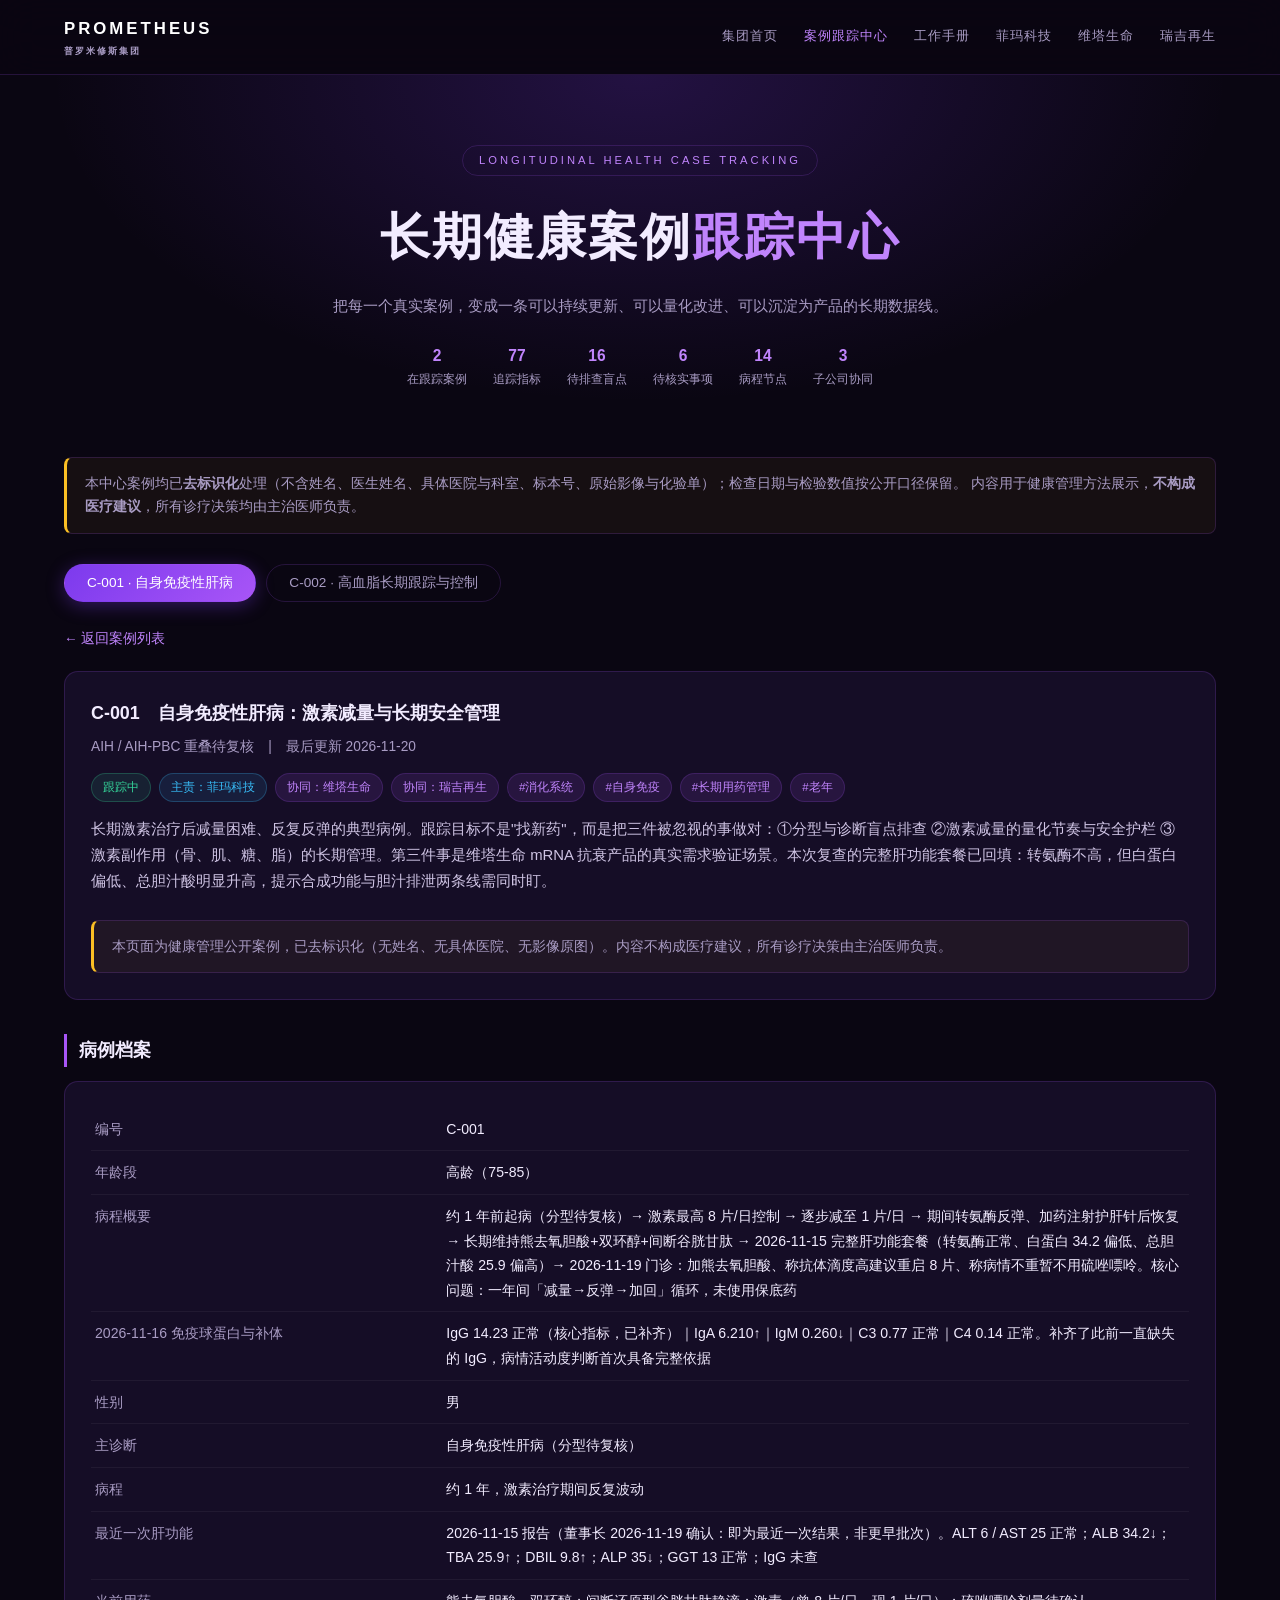
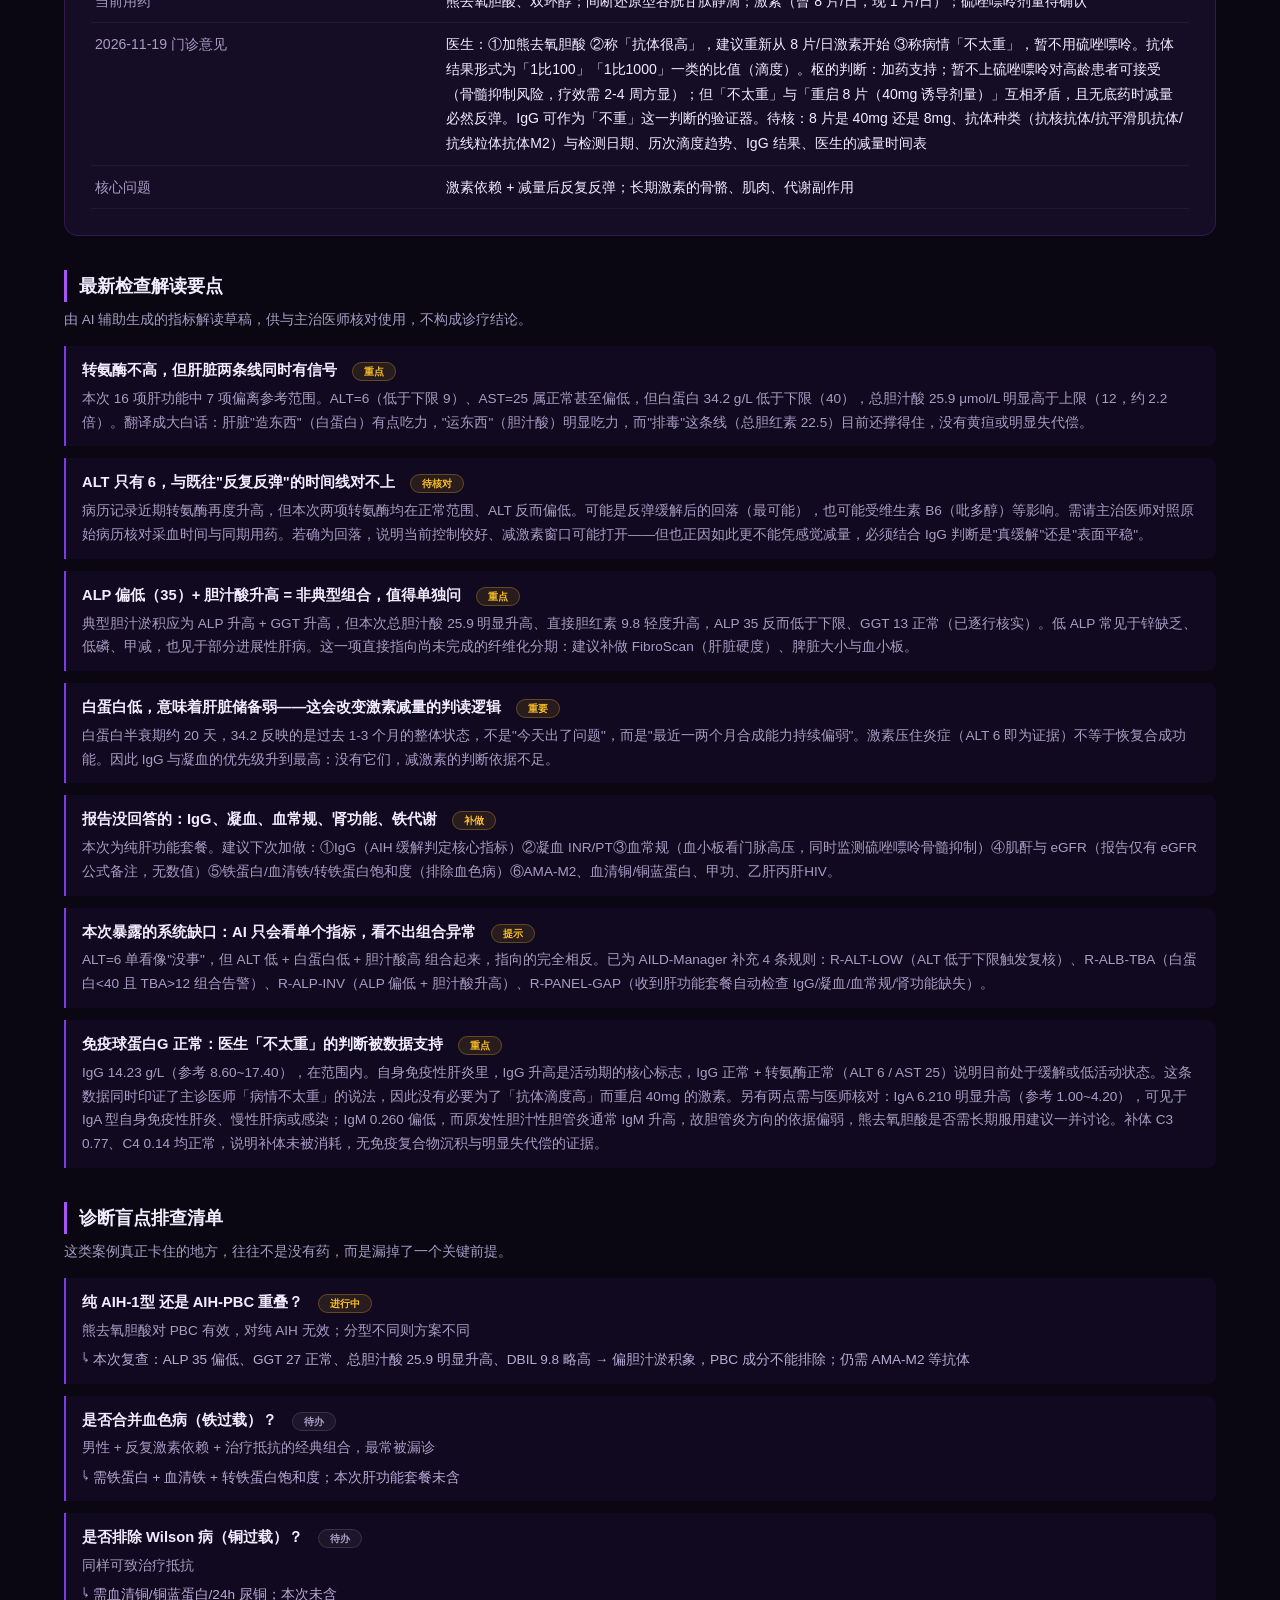
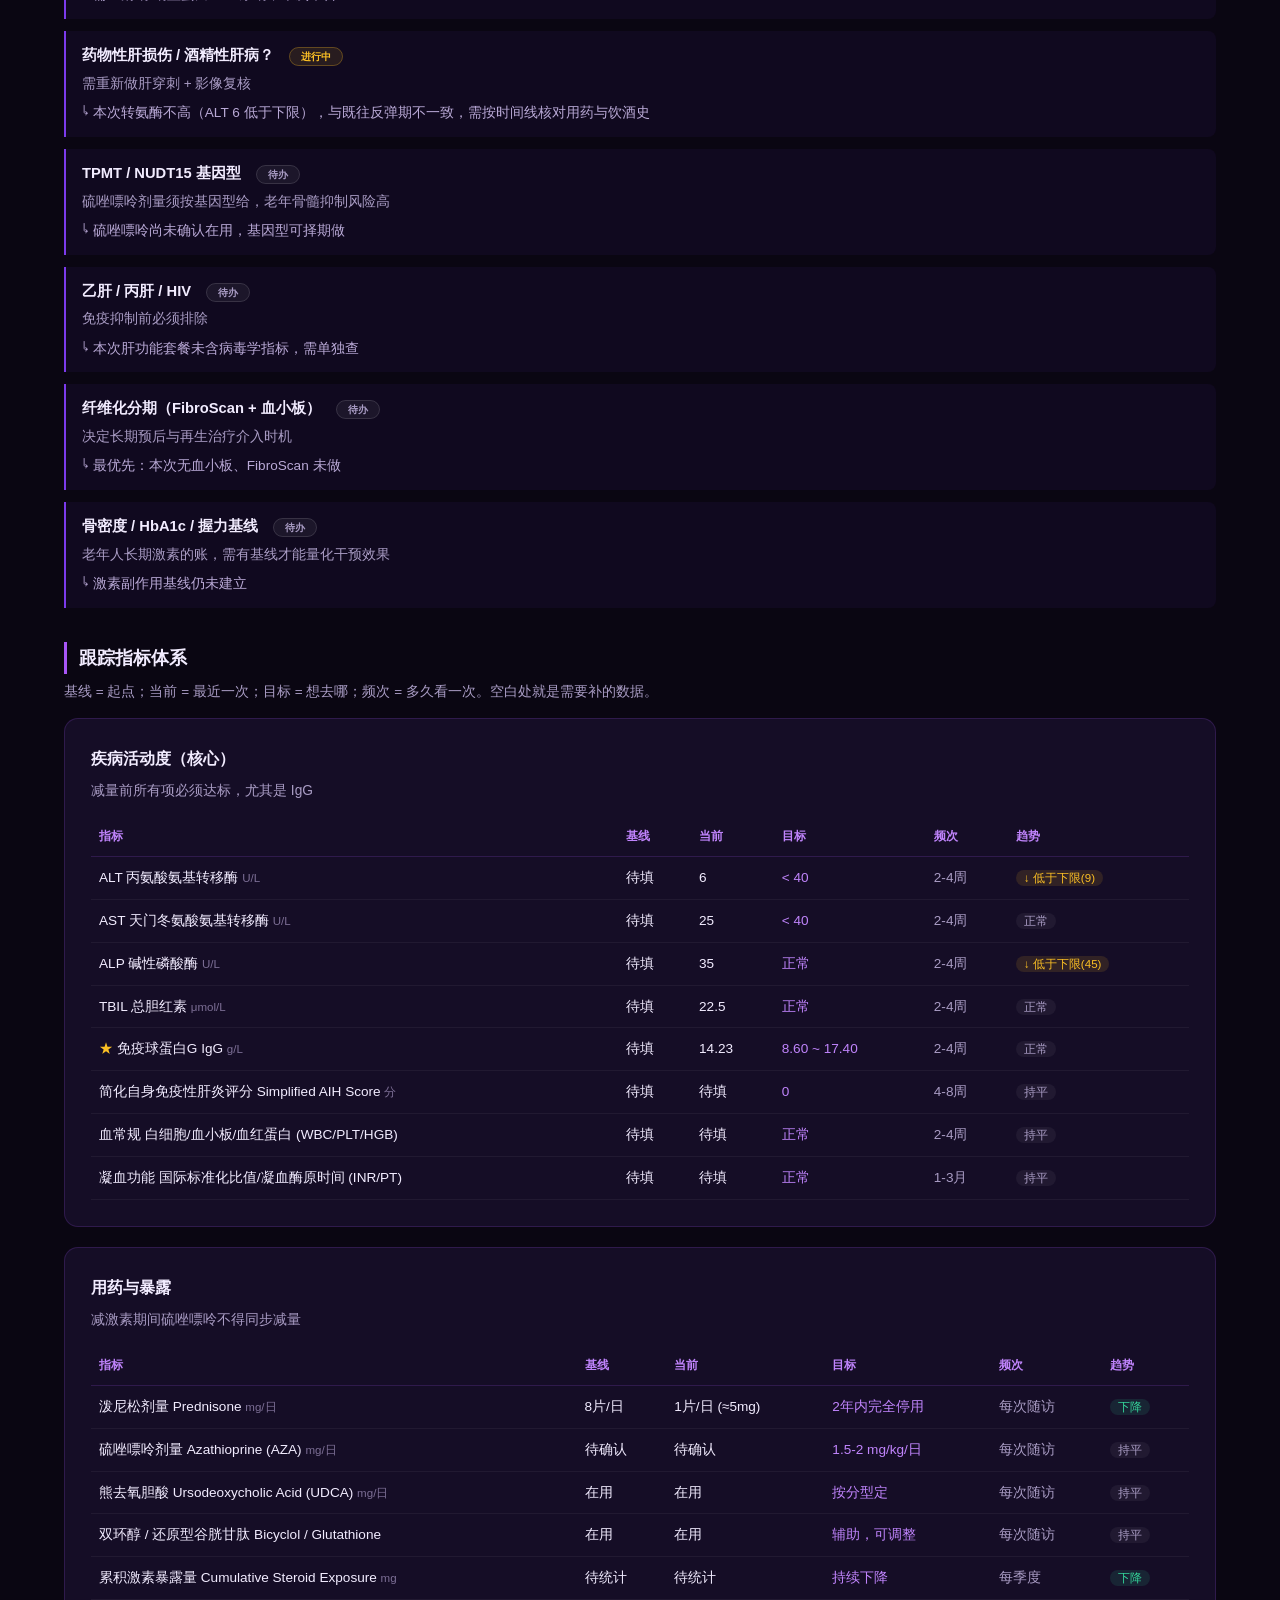
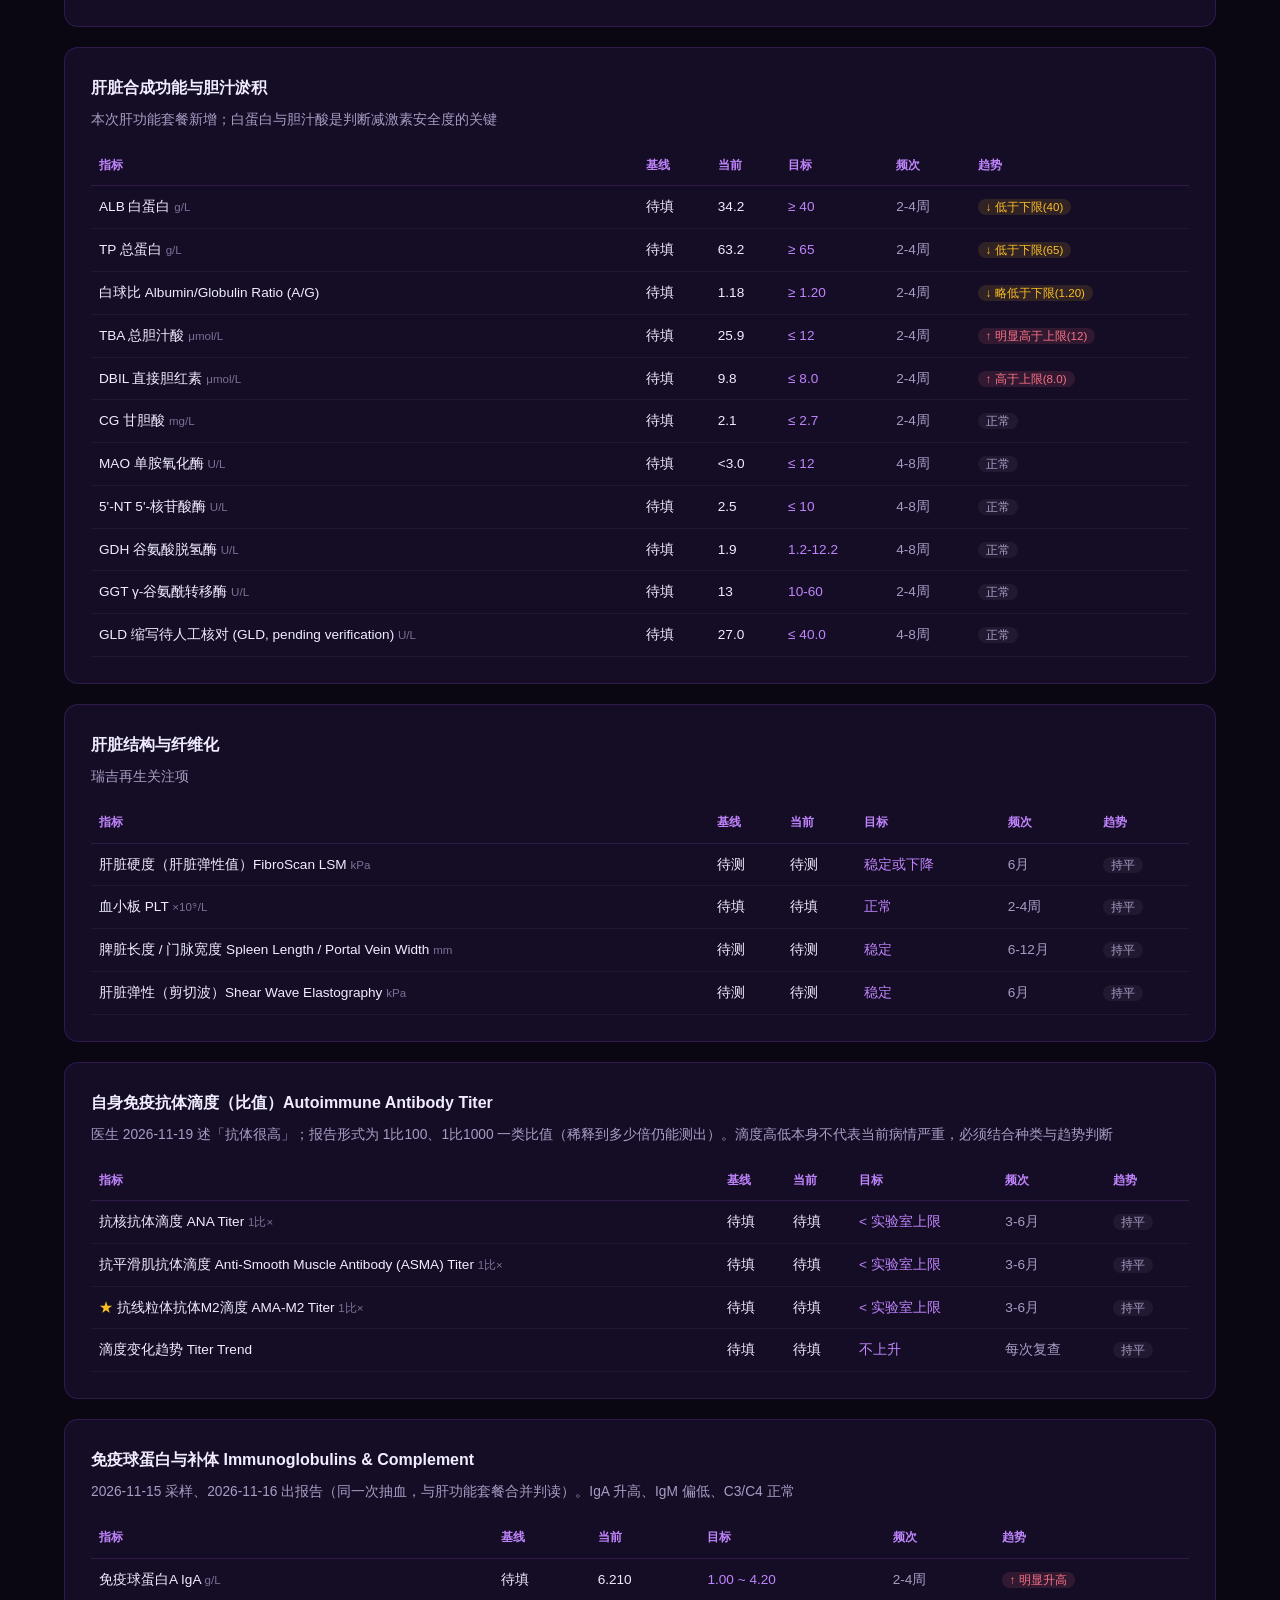
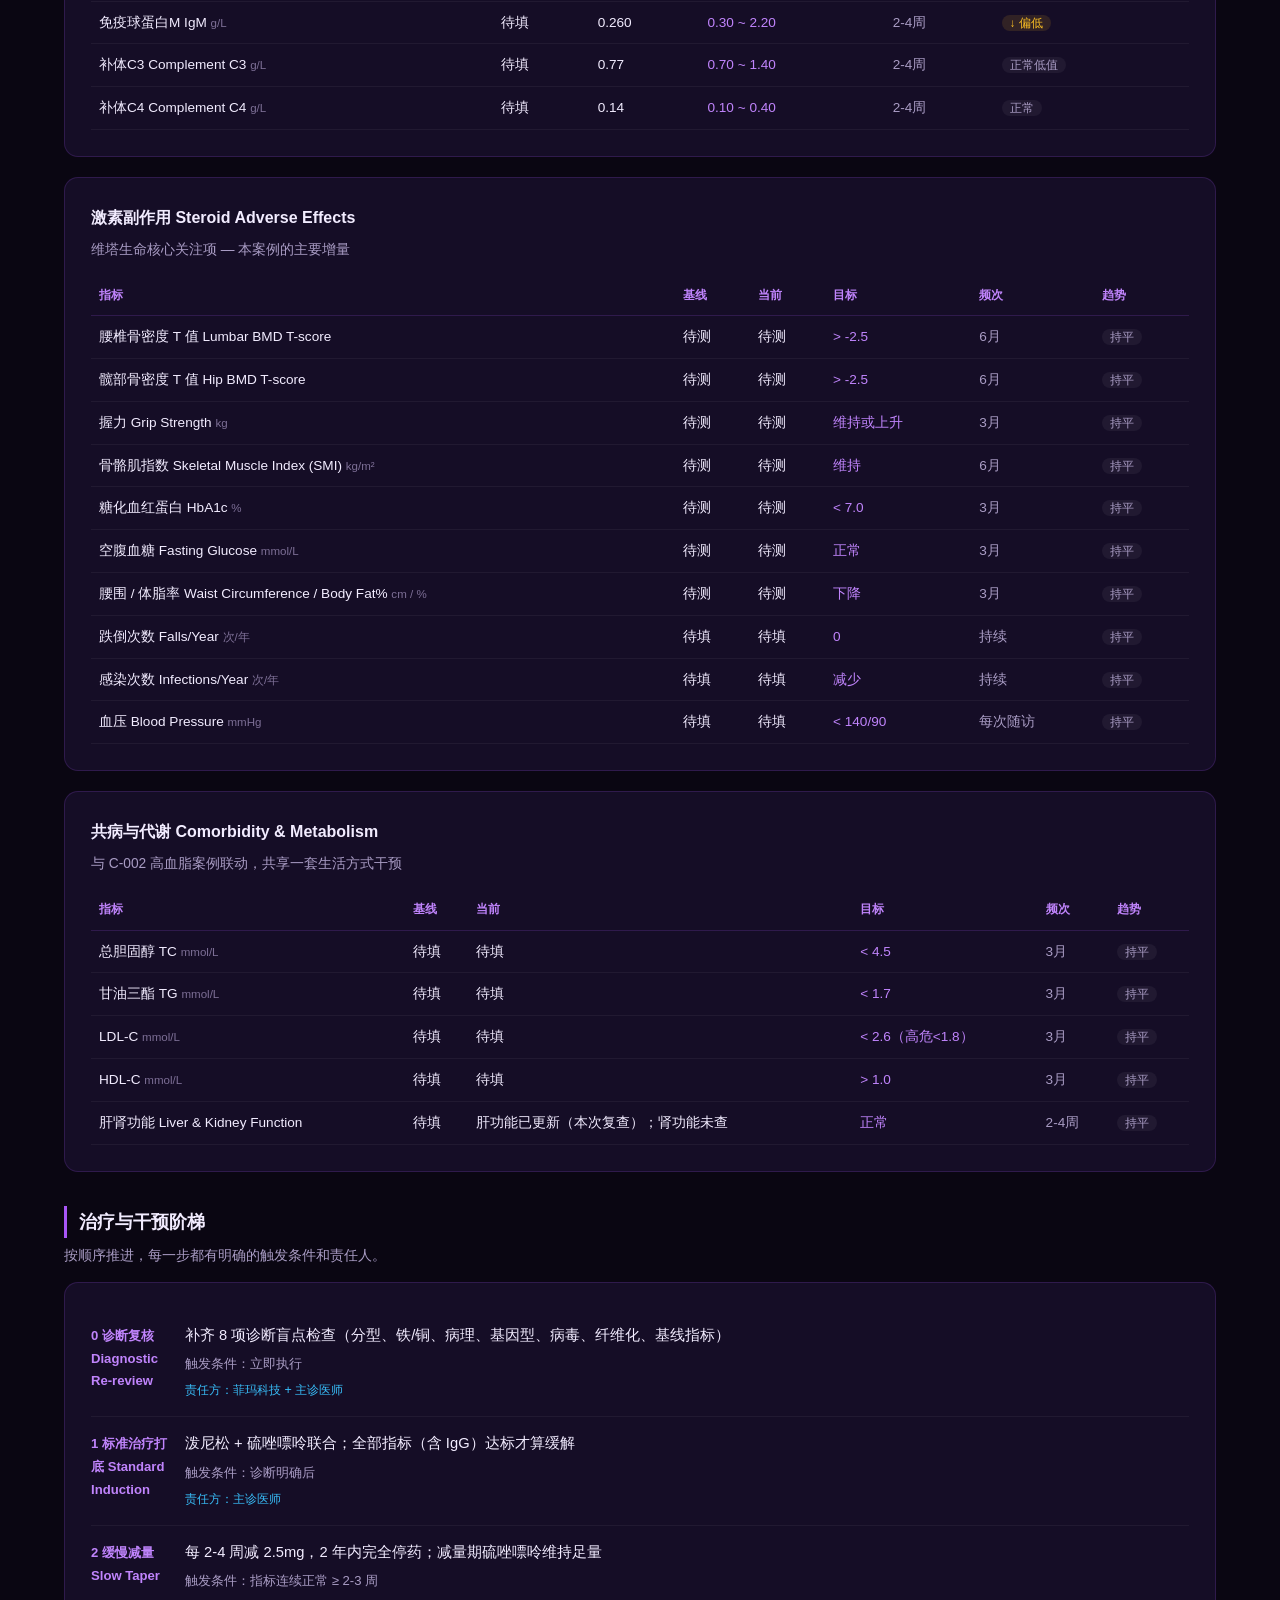
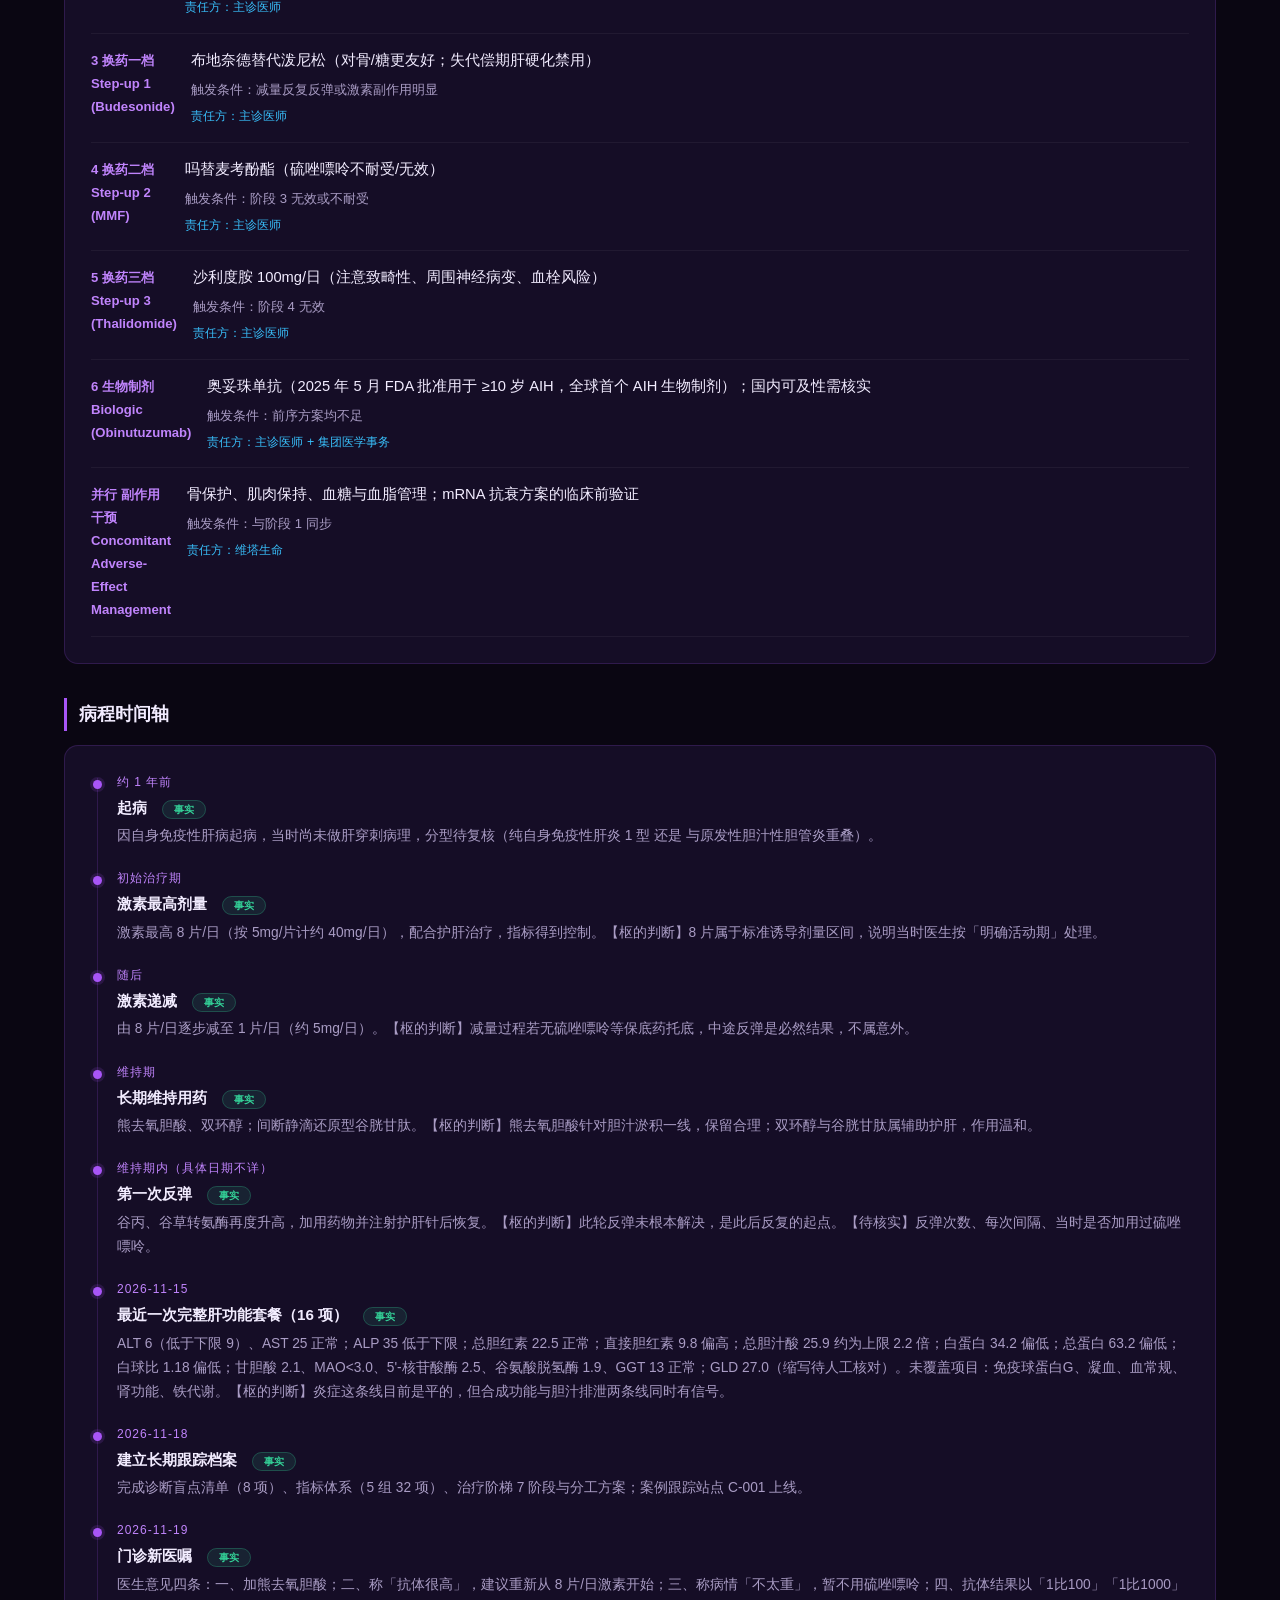
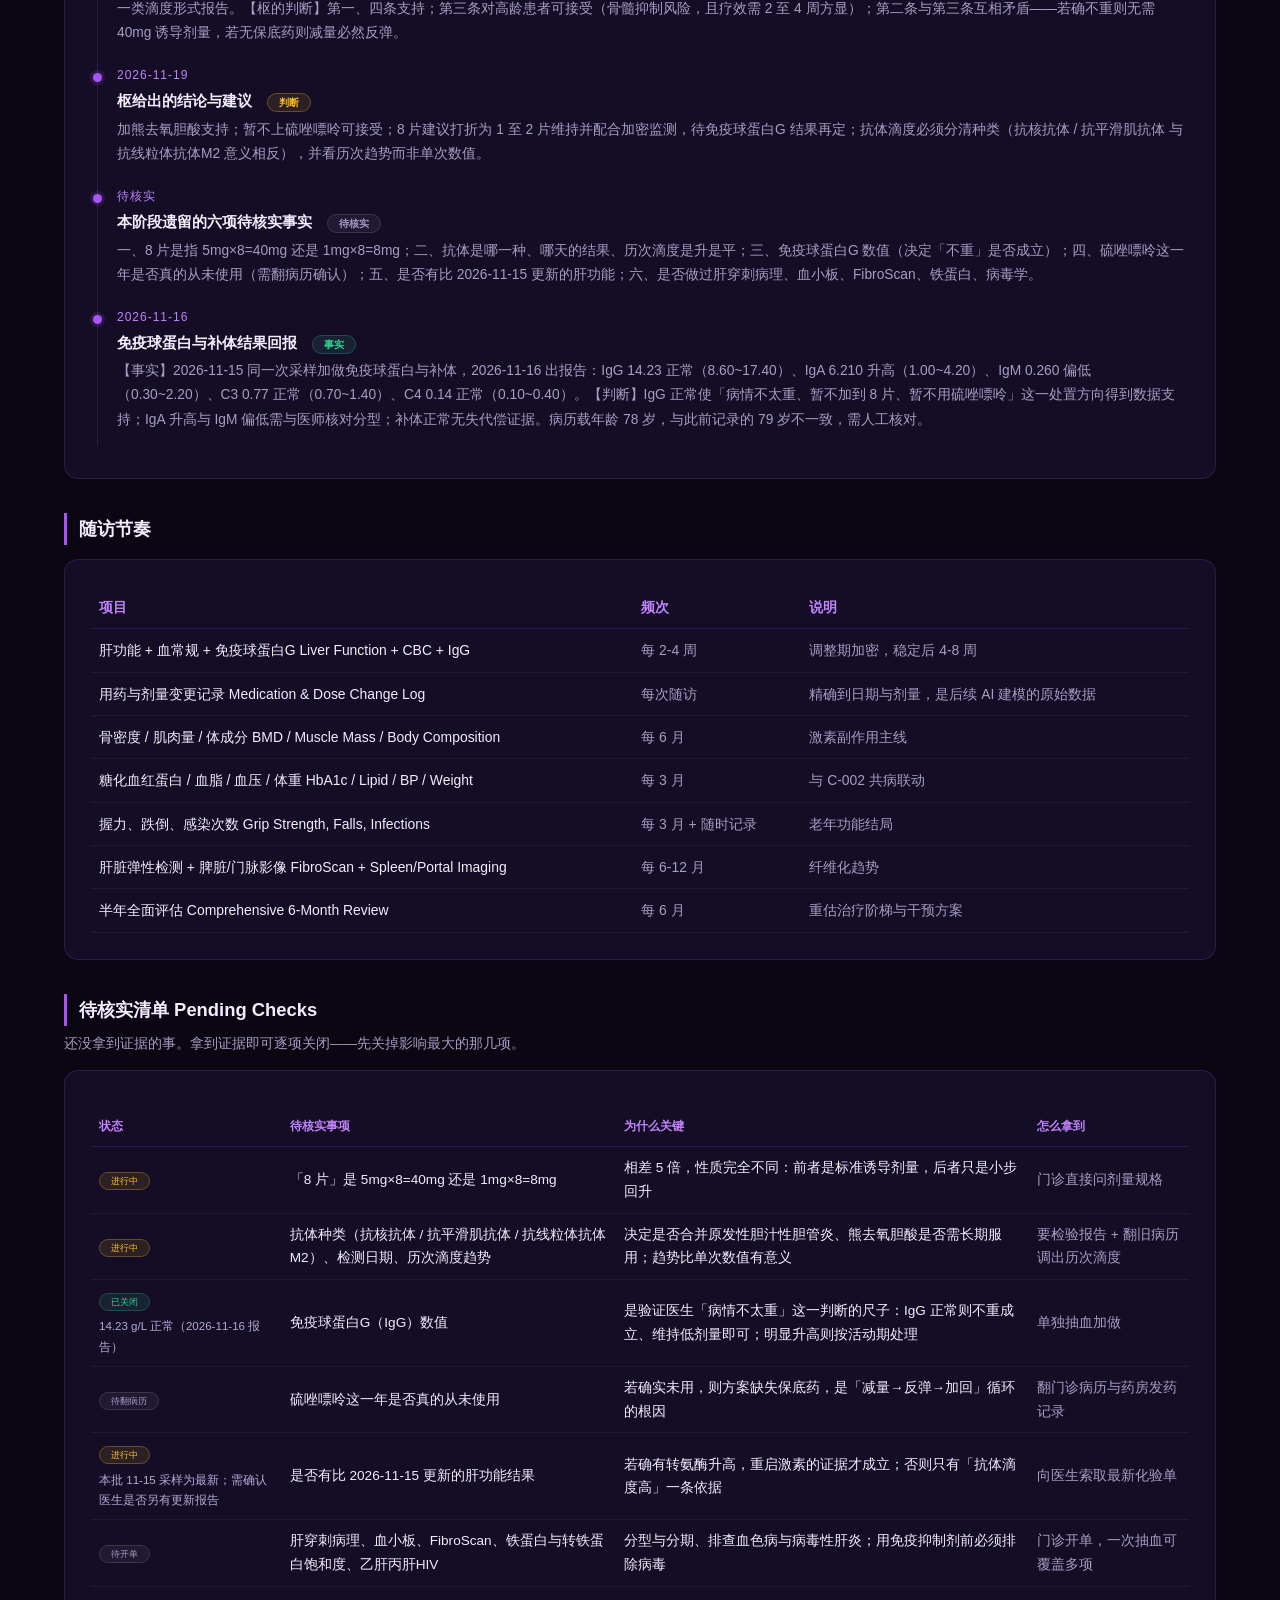
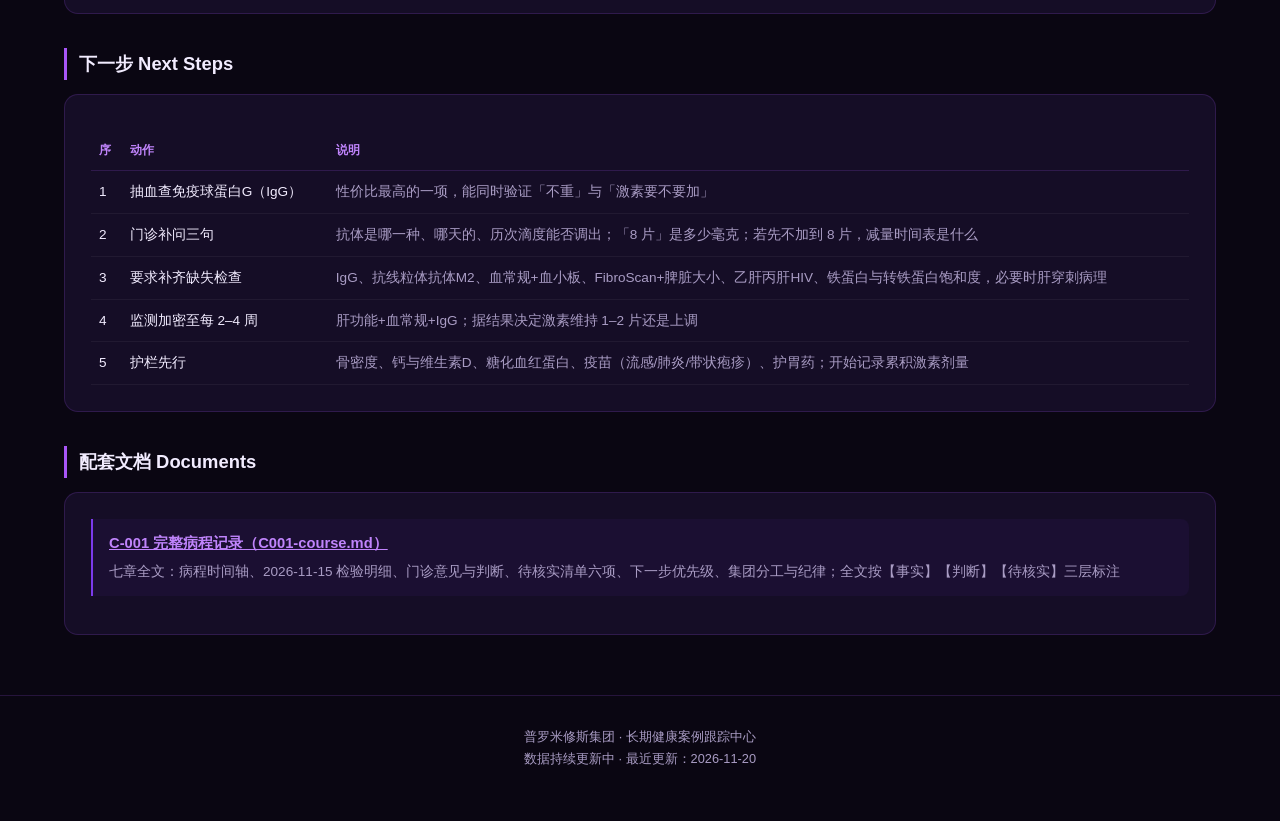
==== commit bbed18f3: "Case center: IgG 14.23 results (2026-11-16), timeline 11 nodes, bilingual metric names, pending-chec" ====
--- a/cases/index.html
+++ b/cases/index.html
@@ -42,7 +42,7 @@
 
 <div class="wrap">
   <div class="note">
-    本中心案例均已<strong>去标识化</strong>处理（不含姓名、具体医院、原始影像与化验单）。
+    本中心案例均已<strong>去标识化</strong>处理（不含姓名、医生姓名、具体医院与科室、标本号、原始影像与化验单）；检查日期与检验数值按公开口径保留。
     内容用于健康管理方法展示，<strong>不构成医疗建议</strong>，所有诊疗决策均由主治医师负责。
   </div>
   <div class="tabs" id="tabs"></div>
